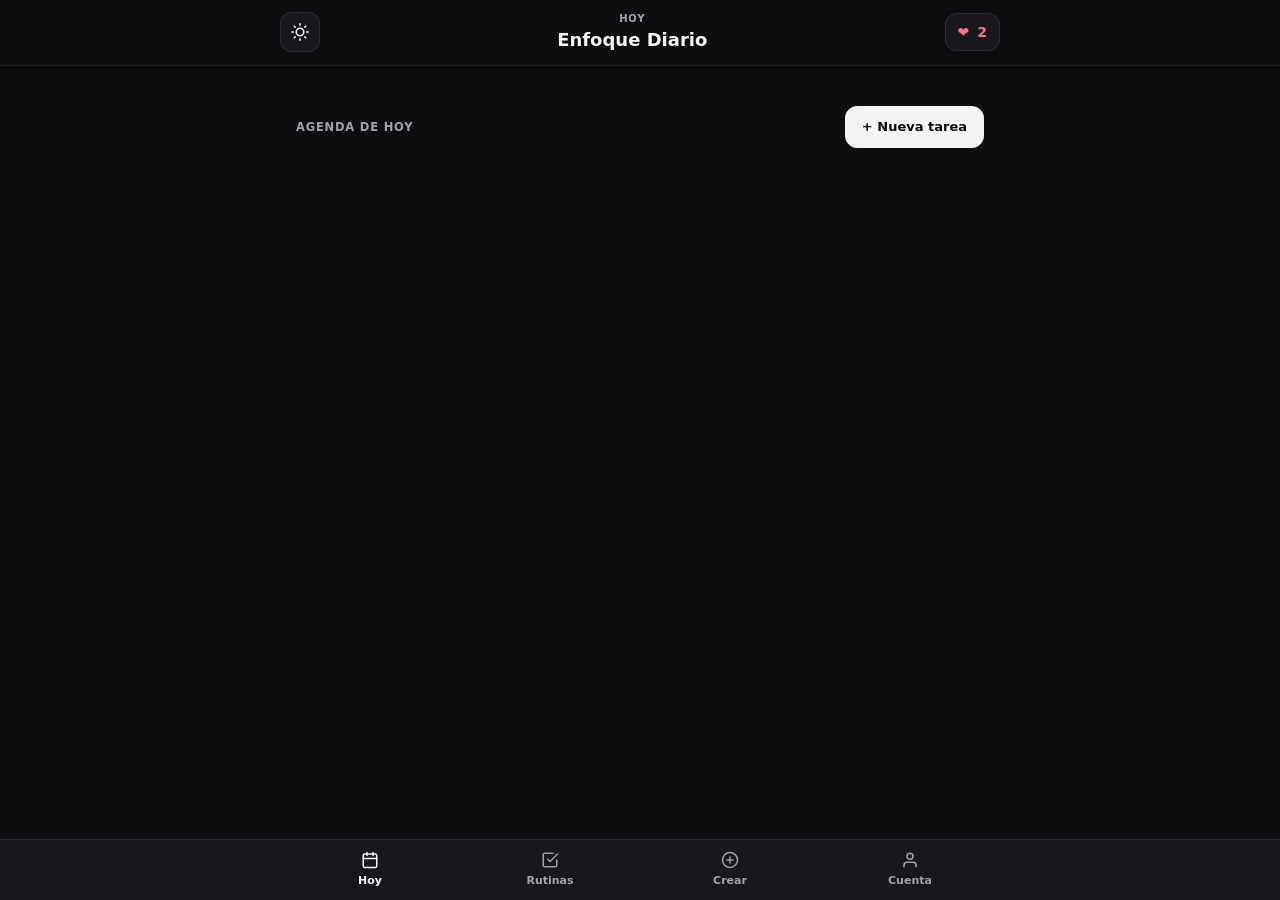
==== index.html @ be8ae15d "Reorganizar archivos y carpeta" ====
<!DOCTYPE html>
<html lang="es">
<head>
  <meta charset="UTF-8">
  <meta name="viewport" content="width=device-width, initial-scale=1.0, viewport-fit=cover">
  <meta name="theme-color" content="#0e0e11">
  <title>Enfoque Diario — Agenda & Rutinas</title>
  <link rel="manifest" href="manifest.json">
  <link rel="stylesheet" href="styles.css">
</head>
<body>
  <!-- BARRA SUPERIOR -->
  <header class="topbar">
    <div class="topinner">
      <button type="button" id="themeToggleBtn" class="iconbtn only-icon" aria-label="Cambiar tema claro/oscuro">
        <svg class="icon" viewBox="0 0 24 24"><circle cx="12" cy="12" r="5"/><path d="M12 1v2M12 21v2M4.22 4.22l1.42 1.42M18.36 18.36l1.42 1.42M1 12h2M21 12h2M4.22 19.78l1.42-1.42M18.36 5.64l1.42-1.42"/></svg>
      </button>

      <div class="brand">
        <small id="currentDateLabel">HOY</small>
        <strong>Enfoque Diario</strong>
      </div>

      <button type="button" id="heartsBadge" class="heart" aria-label="Rachas y corazones">
        ❤️ <span id="heartsCount">2</span>
      </button>
    </div>
  </header>

  <main class="main">
    <!-- VISTA 1: HOY (FEED + STORIES) -->
    <section id="view-today" class="view active" aria-label="Tareas de hoy">
      <div class="stories-wrap">
        <div class="stories" id="storiesBar" role="list">
          <!-- Renderizado dinámico -->
        </div>
      </div>

      <div class="section-head">
        <h1 class="eyebrow" style="margin:0;">AGENDA DE HOY</h1>
        <button type="button" id="openNewTaskBtn" class="btn primary">+ Nueva tarea</button>
      </div>

      <div id="tasksFeed" class="feed" role="feed"></div>
    </section>

    <!-- VISTA 2: RUTINAS SEMANALES -->
    <section id="view-routines" class="view" aria-label="Rutinas semanales">
      <div class="page">
        <header class="section-head" style="padding:0;">
          <div>
            <h1 class="page-title">Rutinas</h1>
            <p class="page-sub">Seguimiento semanal de hábitos</p>
          </div>
          <button type="button" id="addRoutineBtn" class="btn primary">+ Hábito</button>
        </header>

        <div class="routinebox">
          <div class="routine-grid" id="routinesGrid" role="table" aria-label="Tabla de rutinas">
            <!-- Cabecera fija -->
            <div class="routine-row" role="row">
              <div class="routine-cell name head" role="columnheader">Hábito</div>
              <div class="routine-cell head" role="columnheader" aria-label="Lunes">L</div>
              <div class="routine-cell head" role="columnheader" aria-label="Martes">M</div>
              <div class="routine-cell head" role="columnheader" aria-label="Miércoles">X</div>
              <div class="routine-cell head" role="columnheader" aria-label="Jueves">J</div>
              <div class="routine-cell head" role="columnheader" aria-label="Viernes">V</div>
              <div class="routine-cell head" role="columnheader" aria-label="Sábado">S</div>
              <div class="routine-cell head" role="columnheader" aria-label="Domingo">D</div>
            </div>
            <div id="routinesBody" style="display:contents;"></div>
          </div>
        </div>
      </div>
    </section>

    <!-- VISTA 3: CUENTA, BACKUP Y NUBE -->
    <section id="view-account" class="view" aria-label="Configuración y cuenta">
      <div class="page">
        <h1 class="page-title">Cuenta y Datos</h1>

        <div class="panel">
          <div class="profile">
            <div class="avatar" id="userAvatar">U</div>
            <div style="flex:1;">
              <label for="userNameInput" class="eyebrow">Tu Nombre</label>
              <input id="userNameInput" class="field" type="text" maxlength="40" placeholder="Tu nombre">
            </div>
          </div>
          <button type="button" id="saveProfileBtn" class="btn primary">Guardar perfil</button>
        </div>

        <!-- Respaldo Local JSON (100% Privado y Gratuito) -->
        <div class="panel">
          <h2 class="eyebrow" style="margin:0;">COPIA DE SEGURIDAD LOCAL (JSON)</h2>
          <p class="page-sub">Tus datos viven en IndexedDB de tu dispositivo. Exporta o restaura cuando quieras.</p>
          <div class="row">
            <button type="button" id="exportJsonBtn" class="btn" style="flex:1;">Exportar JSON</button>
            <label class="btn" style="flex:1; cursor:pointer;">
              Importar JSON
              <input type="file" id="importJsonInput" accept=".json,application/json" class="hidden">
            </label>
          </div>
        </div>

        <!-- Sincronización Nube Gratuita (Opcional Supabase) -->
        <div class="panel">
          <h2 class="eyebrow" style="margin:0;">NUBE GRATUITA (SUPABASE)</h2>
          <p class="page-sub" id="cloudStatusText">Modo Offline activo. Conecta tu proyecto gratuito de Supabase para sincronizar entre dispositivos.</p>
          <div class="row">
            <input id="cloudEmailInput" class="field" type="email" placeholder="tu@correo.com">
            <button type="button" id="cloudLoginBtn" class="btn primary">Conectar</button>
          </div>
        </div>
      </div>
    </section>
  </main>

  <!-- NAVEGACIÓN INFERIOR -->
  <nav class="nav" aria-label="Navegación principal">
    <div class="navinner">
      <button type="button" class="active" data-view="today">
        <svg class="icon" viewBox="0 0 24 24"><rect x="3" y="4" width="18" height="18" rx="2"/><path d="M16 2v4M8 2v4M3 10h18"/></svg>
        <span>Hoy</span>
      </button>
      <button type="button" data-view="routines">
        <svg class="icon" viewBox="0 0 24 24"><path d="M9 11l3 3L22 4"/><path d="M21 12v7a2 2 0 0 1-2 2H5a2 2 0 0 1-2-2V5a2 2 0 0 1 2-2h11"/></svg>
        <span>Rutinas</span>
      </button>
      <button type="button" id="quickAddNavBtn" aria-label="Crear tarea rápida">
        <svg class="icon" viewBox="0 0 24 24"><circle cx="12" cy="12" r="10"/><path d="M12 8v8M8 12h8"/></svg>
        <span>Crear</span>
      </button>
      <button type="button" data-view="account">
        <svg class="icon" viewBox="0 0 24 24"><path d="M20 21v-2a4 4 0 0 0-4-4H8a4 4 0 0 0-4 4v2"/><circle cx="12" cy="7" r="4"/></svg>
        <span>Cuenta</span>
      </button>
    </div>
  </nav>

  <!-- MODAL NATIVO <dialog>: NUEVA TAREA -->
  <dialog id="taskDialog" class="native-dialog" aria-labelledby="taskDialogTitle">
    <form method="dialog" id="taskForm" class="dialog-form">
      <header class="dialoghead">
        <h2 id="taskDialogTitle">Nueva tarea</h2>
        <button type="button" class="iconbtn only-icon" id="closeTaskDialog" aria-label="Cerrar">
          <svg class="icon" viewBox="0 0 24 24"><path d="M18 6 6 18M6 6l12 12"/></svg>
        </button>
      </header>

      <div class="form-group">
        <label for="taskTitle" class="eyebrow">Título de la tarea</label>
        <input id="taskTitle" class="field" type="text" required maxlength="120" placeholder="Ej. Terminar propuesta de diseño">
      </div>

      <div class="row">
        <div class="form-group" style="flex:1;">
          <label for="taskCategory" class="eyebrow">Categoría</label>
          <select id="taskCategory" class="field"></select>
        </div>
        <div class="form-group">
          <label for="taskStart" class="eyebrow">Inicio</label>
          <input id="taskStart" class="field" type="time" value="09:00">
        </div>
        <div class="form-group">
          <label for="taskEnd" class="eyebrow">Fin</label>
          <input id="taskEnd" class="field" type="time" value="10:00">
        </div>
      </div>

      <label class="toggle-chip">
        <input type="checkbox" id="taskIsFrog">
        <span>🐸 Tarea crítica del día (Sapo)</span>
      </label>

      <details class="progressive-box">
        <summary class="progressive-trigger">+ Subtareas y repetición</summary>
        <div class="progressive-content">
          <div class="form-group">
            <label for="taskRepeat" class="eyebrow">Repetición</label>
            <select id="taskRepeat" class="field">
              <option value="none">Solo hoy</option>
              <option value="daily">Diaria</option>
              <option value="weekly">Semanal</option>
            </select>
          </div>
          <div class="form-group">
            <label class="eyebrow">Pasos</label>
            <div id="subtasksDraftList" class="steps"></div>
            <div class="row">
              <input id="newStepInput" class="field" type="text" placeholder="Nuevo paso..." maxlength="100">
              <button type="button" id="addStepBtn" class="btn">Añadir</button>
            </div>
          </div>
        </div>
      </details>

      <div class="dialog-actions">
        <button type="button" class="btn" id="cancelTaskBtn">Cancelar</button>
        <button type="submit" class="btn primary">Guardar</button>
      </div>
    </form>
  </dialog>

  <!-- TOAST CON SOPORTE PARA "DESHACER" -->
  <div id="toast" class="toast hidden" role="status" aria-live="polite"></div>

  <script type="module" src="js/app.js"></script>
</body>
</html>
---- styles.css ----
:root {
  color-scheme: dark;
  --bg: #0e0e11;
  --surface: #17171c;
  --surface-hover: #1f1f26;
  --raised: #24242c;
  --raised-hover: #2e2e38;
  --control-bg: #101014;
  --border-color: rgba(255, 255, 255, 0.09);
  --border-strong: rgba(255, 255, 255, 0.24);
  --border-width: 1px;
  --separator-line: rgba(255, 255, 255, 0.08);
  --text: #f4f4f6;
  --muted: #a1a1aa;
  --success: #22c55e;
  --success-text: #052e16;
  --warning: #f59e0b;
  --danger-text: #fca5a5;
  --danger-bg: rgba(239, 68, 68, 0.16);
  --heart-color: #fb7185;
  --focus-ring: #60a5fa;
  --shadow-card: 0 8px 24px rgba(0, 0, 0, 0.35);
  --safe: env(safe-area-inset-bottom);
}

html.light {
  color-scheme: light;
  --bg: #f3f4f6;
  --surface: #ffffff;
  --surface-hover: #f9fafb;
  --raised: #eceef2;
  --raised-hover: #e2e5eb;
  --control-bg: #ffffff;
  --border-color: rgba(9, 9, 11, 0.09);
  --border-strong: rgba(9, 9, 11, 0.24);
  --separator-line: rgba(9, 9, 11, 0.08);
  --text: #111827;
  --muted: #4b5563;
  --success: #16a34a;
  --success-text: #ffffff;
  --warning: #d97706;
  --danger-text: #dc2626;
  --danger-bg: rgba(220, 38, 38, 0.1);
  --heart-color: #e11d48;
  --focus-ring: #2563eb;
  --shadow-card: 0 4px 16px rgba(17, 24, 39, 0.06);
}

* { box-sizing: border-box; -webkit-tap-highlight-color: transparent; }

body {
  margin: 0;
  background: var(--bg);
  color: var(--text);
  font-family: system-ui, -apple-system, 'Inter', sans-serif;
  font-size: 14px;
  line-height: 1.45;
  padding-bottom: calc(76px + var(--safe));
}

button, input, select { font: inherit; }
button { cursor: pointer; color: inherit; border: none; background: none; display: inline-flex; align-items: center; justify-content: center; gap: 8px; }
:focus-visible { outline: 2px solid var(--focus-ring); outline-offset: 2px; }
svg.icon { width: 18px; height: 18px; stroke: currentColor; stroke-width: 2; fill: none; stroke-linecap: round; stroke-linejoin: round; }

.topbar { position: sticky; top: 0; z-index: 20; background: var(--bg); border-bottom: 1px solid var(--separator-line); padding: 12px 16px; }
.topinner { max-width: 720px; margin: auto; display: flex; align-items: center; justify-content: space-between; }
.iconbtn { height: 40px; padding: 0 12px; background: var(--surface); border: var(--border-width) solid var(--border-color); border-radius: 12px; font-weight: 600; }
.iconbtn.only-icon { width: 40px; padding: 0; }
.brand { text-align: center; display: flex; flex-direction: column; }
.brand small { color: var(--muted); font-size: 10px; font-weight: 700; letter-spacing: 0.8px; text-transform: uppercase; }
.brand strong { font-size: 18px; font-weight: 800; }
.heart { border: var(--border-width) solid var(--border-color); background: var(--surface); padding: 8px 12px; border-radius: 12px; font-weight: 700; color: var(--heart-color); }

.main { max-width: 720px; margin: auto; }
.view { display: none; }
.view.active { display: block; }

/* STORIES */
.stories-wrap { padding: 16px 0 8px; }
.stories { display: flex; gap: 12px; overflow-x: auto; padding: 0 16px; scrollbar-width: none; }
.stories::-webkit-scrollbar { display: none; }
.story { flex: 0 0 72px; display: flex; flex-direction: column; align-items: center; gap: 6px; }
.story-ring { width: 64px; height: 64px; border-radius: 50%; padding: 2.5px; background: linear-gradient(135deg, #f59e0b, #ec4899, #8b5cf6); display: grid; place-items: center; }
.story-ring.sapo { background: linear-gradient(135deg, #ef4444, #991b1b); }
.story-inner { width: 100%; height: 100%; border-radius: 50%; background: var(--surface); border: 2px solid var(--bg); display: grid; place-items: center; font-size: 22px; }
.story-label { width: 100%; font-size: 12px; font-weight: 700; white-space: nowrap; overflow: hidden; text-overflow: ellipsis; text-align: center; }

/* FEED Y TARJETAS */
.section-head { display: flex; align-items: center; justify-content: space-between; padding: 16px 16px 12px; }
.eyebrow { font-size: 11.5px; color: var(--muted); letter-spacing: 0.8px; font-weight: 800; text-transform: uppercase; }
.feed { padding: 0 16px 24px; display: grid; gap: 16px; }

.task { border-radius: 18px; overflow: hidden; border: var(--border-width) solid var(--border-color); background: var(--surface); box-shadow: var(--shadow-card); }
.task.completed { opacity: 0.55; }
.task.completed .ig-title { text-decoration: line-through; }
.ig-header { display: flex; align-items: center; justify-content: space-between; padding: 12px 16px; border-bottom: 1px solid var(--separator-line); }
.ig-cat { display: flex; align-items: center; gap: 10px; font-weight: 700; font-size: 13px; }
.ig-body { padding: 20px 16px; color: #ffffff; background-image: linear-gradient(to bottom, rgba(0,0,0,0.08), rgba(0,0,0,0.24)); display: flex; justify-content: space-between; align-items: flex-start; gap: 12px; }
.ig-title { font-size: 20px; font-weight: 900; margin: 0 0 6px; text-shadow: 0 1px 3px rgba(0,0,0,0.3); }
.ig-time-meta { font-size: 12.5px; font-weight: 700; opacity: 0.95; }

.check { width: 36px; height: 36px; border: 2px solid rgba(255,255,255,0.7); border-radius: 10px; background: rgba(0,0,0,0.25); color: transparent; flex-shrink: 0; }
.check.done { background: var(--success); border-color: var(--success); color: #ffffff; }

.task-details-wrap { padding: 12px 16px; border-top: 1px solid var(--separator-line); }
.steps { display: grid; gap: 8px; }
.step { display: flex; align-items: center; justify-content: flex-start; gap: 10px; padding: 10px 12px; border-radius: 12px; background: var(--raised); width: 100%; text-align: left; }
.step.done { color: var(--muted); text-decoration: line-through; }

.ig-actions { display: flex; justify-content: space-between; padding: 10px 16px; border-top: 1px solid var(--separator-line); }
.icon-action-btn { width: 40px; height: 40px; border-radius: 10px; background: var(--raised); border: var(--border-width) solid var(--border-color); }
.icon-action-btn.danger { color: var(--danger-text); background: var(--danger-bg); }

/* TABLA DE RUTINAS CON ÁREA TÁCTIL 44PX */
.page { padding: 20px 16px 30px; display: grid; gap: 16px; }
.page-title { font-size: 24px; font-weight: 900; margin: 0; }
.page-sub { color: var(--muted); font-size: 13px; margin: 4px 0 0; }
.routinebox { border: var(--border-width) solid var(--border-color); border-radius: 18px; overflow: hidden; background: var(--surface); }
.routine-grid { display: grid; grid-template-columns: minmax(0, 1fr) repeat(7, 32px); align-items: center; }
.routine-row { display: contents; }
.routine-cell { min-height: 46px; padding: 6px 2px; border-bottom: 1px solid var(--separator-line); display: grid; place-items: center; font-size: 11px; }
.routine-cell.name { justify-content: start; padding-left: 14px; font-size: 13.5px; font-weight: 700; }
.routine-cell.head { background: var(--raised); color: var(--muted); font-weight: 900; min-height: 36px; }

.routine-dot { position: relative; width: 22px; height: 22px; border-radius: 7px; border: 1.5px solid var(--border-strong); background: var(--control-bg); font-weight: 800; color: transparent; }
.routine-dot::after { content: ""; position: absolute; top: 50%; left: 50%; width: 44px; height: 44px; transform: translate(-50%, -50%); }
.routine-dot.on { background: var(--success); border-color: var(--success); color: #ffffff; }

/* PANELES, INPUTS Y BOTONES */
.panel { border: var(--border-width) solid var(--border-color); background: var(--surface); border-radius: 18px; padding: 18px; display: grid; gap: 12px; }
.row { display: flex; align-items: center; gap: 10px; }
.field { width: 100%; background: var(--raised); border: var(--border-width) solid var(--border-color); border-radius: 12px; padding: 11px 14px; color: var(--text); }
.btn { border: var(--border-width) solid var(--border-color); background: var(--raised); border-radius: 12px; padding: 11px 16px; font-weight: 700; font-size: 13px; }
.btn.primary { background: var(--text); color: var(--bg); border-color: var(--text); }
.profile { display: flex; align-items: center; gap: 14px; }
.avatar { width: 56px; height: 56px; border-radius: 50%; background: linear-gradient(135deg, #ec4899, #8b5cf6); display: grid; place-items: center; font-size: 20px; font-weight: 900; color: #fff; }

/* MODAL NATIVO <dialog> */
dialog.native-dialog { width: min(94vw, 480px); border: var(--border-width) solid var(--border-color); border-radius: 20px; background: var(--surface); color: var(--text); padding: 22px; box-shadow: 0 24px 48px rgba(0,0,0,0.6); }
dialog.native-dialog::backdrop { background: rgba(0, 0, 0, 0.78); backdrop-filter: blur(8px); }
.dialog-form { display: grid; gap: 14px; }
.dialoghead { display: flex; justify-content: space-between; align-items: center; }
.dialoghead h2 { margin: 0; font-size: 18px; font-weight: 900; }
.form-group { display: grid; gap: 6px; }
.toggle-chip { display: flex; align-items: center; gap: 10px; padding: 12px; background: var(--raised); border-radius: 12px; font-weight: 600; cursor: pointer; }
.progressive-box { background: var(--raised); border-radius: 14px; padding: 12px; }
.progressive-trigger { font-weight: 700; font-size: 13px; color: var(--muted); cursor: pointer; }
.progressive-content { display: grid; gap: 12px; margin-top: 12px; padding-top: 12px; border-top: 1px solid var(--separator-line); }
.dialog-actions { display: flex; justify-content: flex-end; gap: 10px; margin-top: 6px; }

/* NAVEGACIÓN INFERIOR Y TOAST */
.nav { position: fixed; bottom: 0; left: 0; right: 0; z-index: 30; background: var(--surface); border-top: 1px solid var(--separator-line); padding-bottom: var(--safe); }
.navinner { height: 60px; max-width: 720px; margin: auto; display: grid; grid-template-columns: repeat(4, 1fr); }
.nav button { color: var(--muted); font-size: 11px; font-weight: 600; flex-direction: column; gap: 4px; }
.nav button.active { color: var(--text); font-weight: 800; }

.toast { position: fixed; z-index: 100; bottom: 76px; left: 50%; transform: translateX(-50%); background: var(--text); color: var(--bg); padding: 12px 18px; border-radius: 14px; font-weight: 700; display: flex; align-items: center; gap: 12px; box-shadow: 0 10px 30px rgba(0,0,0,0.4); }
.toast button { color: var(--warning); font-weight: 900; text-transform: uppercase; font-size: 12px; }
.empty { padding: 36px 16px; text-align: center; color: var(--muted); background: var(--surface); border-radius: 18px; border: var(--border-width) solid var(--border-color); }
.hidden { display: none !important; }
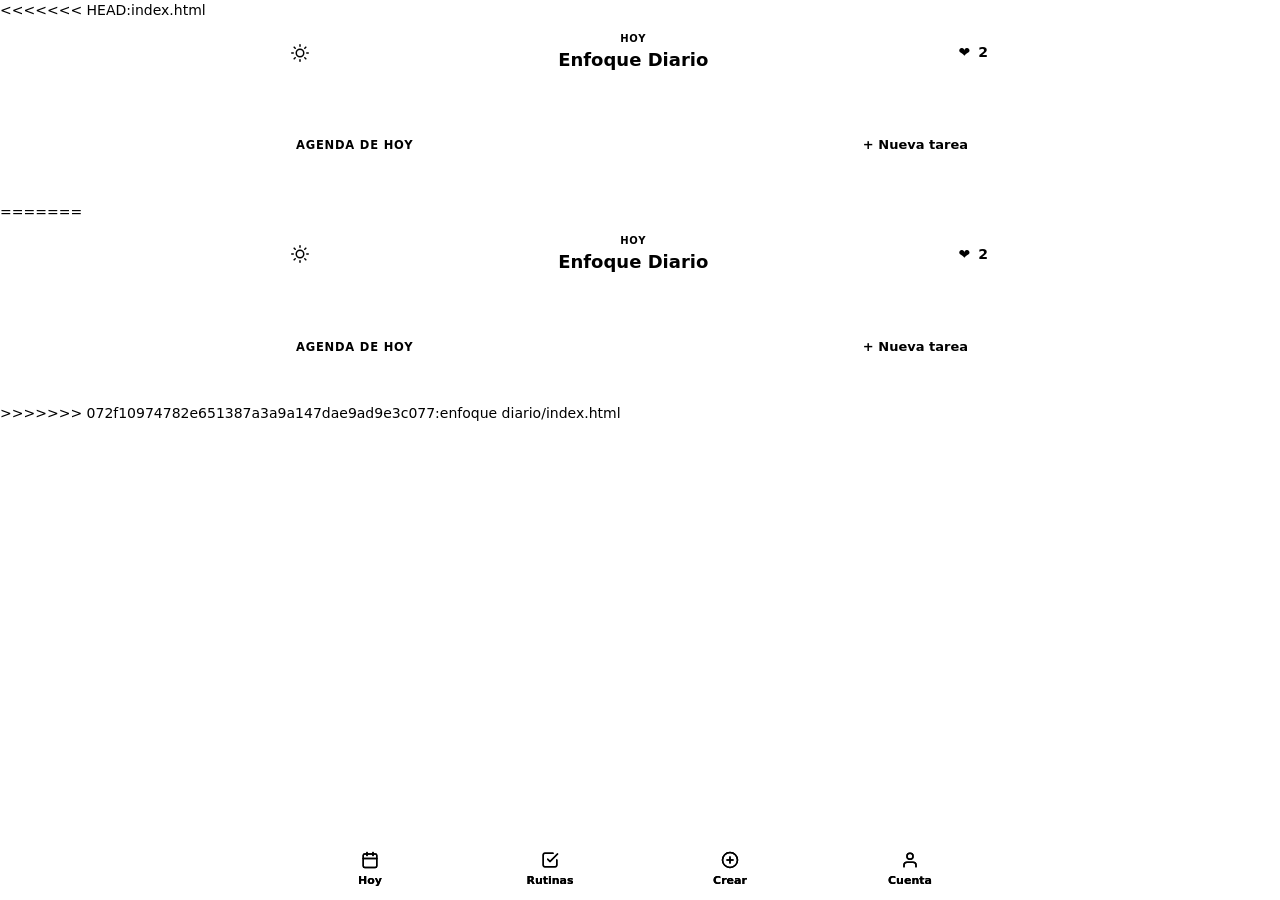
==== commit 521eac82: "prueba" ====
--- a/index.html
+++ b/index.html
@@ -1,3 +1,4 @@
+<<<<<<< HEAD:index.html
 <!DOCTYPE html>
 <html lang="es">
 <head>
@@ -208,3 +209,228 @@
   <script type="module" src="js/app.js"></script>
 </body>
 </html>
+=======
+<!DOCTYPE html>
+<html lang="es">
+<head>
+  <meta charset="UTF-8">
+  <meta name="viewport" content="width=device-width, initial-scale=1.0, viewport-fit=cover">
+  <meta name="theme-color" content="#0e0e11">
+  <title>Enfoque Diario — Agenda & Rutinas</title>
+  <link rel="manifest" href="./manifest.json">
+  <link rel="stylesheet" href="./styles.css">
+</head>
+<body>
+  <header class="topbar">
+    <div class="topinner">
+      <button type="button" id="themeToggleBtn" class="iconbtn only-icon" aria-label="Cambiar tema claro u oscuro">
+        <svg class="icon" viewBox="0 0 24 24"><circle cx="12" cy="12" r="5"/><path d="M12 1v2M12 21v2M4.22 4.22l1.42 1.42M18.36 18.36l1.42 1.42M1 12h2M21 12h2M4.22 19.78l1.42-1.42M18.36 5.64l1.42-1.42"/></svg>
+      </button>
+
+      <div class="brand">
+        <small id="currentDateLabel">HOY</small>
+        <strong>Enfoque Diario</strong>
+      </div>
+
+      <button type="button" id="heartsBadge" class="heart" aria-label="Corazones acumulados por completar sapos">
+        ❤️ <span id="heartsCount">2</span>
+      </button>
+    </div>
+  </header>
+
+  <main class="main">
+    <!-- VISTA 1: HOY -->
+    <section id="view-today" class="view active" aria-label="Agenda de hoy">
+      <div class="stories-wrap">
+        <div class="stories" id="storiesBar" role="list" aria-label="Resumen rápido por categoría"></div>
+      </div>
+
+      <div class="section-head">
+        <h1 class="eyebrow" style="margin:0;">AGENDA DE HOY</h1>
+        <button type="button" id="openNewTaskBtn" class="btn primary">+ Nueva tarea</button>
+      </div>
+
+      <div id="tasksFeed" class="feed" role="feed"></div>
+    </section>
+
+    <!-- VISTA 2: RUTINAS -->
+    <section id="view-routines" class="view" aria-label="Rutinas semanales">
+      <div class="page">
+        <header class="section-head" style="padding:0;">
+          <div>
+            <h1 class="page-title">Rutinas</h1>
+            <p class="page-sub">Seguimiento semanal de hábitos</p>
+          </div>
+          <button type="button" id="addRoutineBtn" class="btn primary">+ Hábito</button>
+        </header>
+
+        <div class="routinebox">
+          <div class="routine-grid" id="routinesGrid" role="table" aria-label="Tabla semanal de rutinas">
+            <div class="routine-row" role="row">
+              <div class="routine-cell name head" role="columnheader">Hábito</div>
+              <div class="routine-cell head" role="columnheader" aria-label="Lunes">L</div>
+              <div class="routine-cell head" role="columnheader" aria-label="Martes">M</div>
+              <div class="routine-cell head" role="columnheader" aria-label="Miércoles">X</div>
+              <div class="routine-cell head" role="columnheader" aria-label="Jueves">J</div>
+              <div class="routine-cell head" role="columnheader" aria-label="Viernes">V</div>
+              <div class="routine-cell head" role="columnheader" aria-label="Sábado">S</div>
+              <div class="routine-cell head" role="columnheader" aria-label="Domingo">D</div>
+            </div>
+            <div id="routinesBody" style="display:contents;"></div>
+          </div>
+        </div>
+      </div>
+    </section>
+
+    <!-- VISTA 3: CUENTA -->
+    <section id="view-account" class="view" aria-label="Cuenta y copias de seguridad">
+      <div class="page">
+        <h1 class="page-title">Cuenta y Datos</h1>
+
+        <div class="panel">
+          <div class="profile">
+            <div class="avatar" id="userAvatar">U</div>
+            <div style="flex:1;">
+              <label for="userNameInput" class="eyebrow">Tu Nombre</label>
+              <input id="userNameInput" class="field" type="text" maxlength="40" placeholder="Tu nombre">
+            </div>
+          </div>
+          <button type="button" id="saveProfileBtn" class="btn primary">Guardar perfil</button>
+        </div>
+
+        <div class="panel">
+          <h2 class="eyebrow" style="margin:0;">COPIA DE SEGURIDAD LOCAL (JSON)</h2>
+          <p class="page-sub">Tus datos se guardan en IndexedDB de tu navegador. Exporta o restaura cuando quieras.</p>
+          <div class="row">
+            <button type="button" id="exportJsonBtn" class="btn" style="flex:1;">Exportar JSON</button>
+            <label class="btn" style="flex:1; cursor:pointer;">
+              Importar JSON
+              <input type="file" id="importJsonInput" accept=".json,application/json" class="hidden">
+            </label>
+          </div>
+        </div>
+
+        <div class="panel">
+          <h2 class="eyebrow" style="margin:0;">NUBE GRATUITA (SUPABASE)</h2>
+          <p class="page-sub" id="cloudStatusText">Modo Offline activo. Conecta tu proyecto gratuito de Supabase para sincronizar entre dispositivos.</p>
+          <div class="row">
+            <input id="cloudEmailInput" class="field" type="email" placeholder="tu@correo.com">
+            <button type="button" id="cloudLoginBtn" class="btn primary">Conectar</button>
+          </div>
+        </div>
+      </div>
+    </section>
+  </main>
+
+  <!-- NAVEGACIÓN INFERIOR -->
+  <nav class="nav" aria-label="Navegación principal">
+    <div class="navinner">
+      <button type="button" class="active" data-view="today">
+        <svg class="icon" viewBox="0 0 24 24"><rect x="3" y="4" width="18" height="18" rx="2"/><path d="M16 2v4M8 2v4M3 10h18"/></svg>
+        <span>Hoy</span>
+      </button>
+      <button type="button" data-view="routines">
+        <svg class="icon" viewBox="0 0 24 24"><path d="M9 11l3 3L22 4"/><path d="M21 12v7a2 2 0 0 1-2 2H5a2 2 0 0 1-2-2V5a2 2 0 0 1 2-2h11"/></svg>
+        <span>Rutinas</span>
+      </button>
+      <button type="button" id="quickAddNavBtn" aria-label="Crear nueva tarea">
+        <svg class="icon" viewBox="0 0 24 24"><circle cx="12" cy="12" r="10"/><path d="M12 8v8M8 12h8"/></svg>
+        <span>Crear</span>
+      </button>
+      <button type="button" data-view="account">
+        <svg class="icon" viewBox="0 0 24 24"><path d="M20 21v-2a4 4 0 0 0-4-4H8a4 4 0 0 0-4 4v2"/><circle cx="12" cy="7" r="4"/></svg>
+        <span>Cuenta</span>
+      </button>
+    </div>
+  </nav>
+
+  <!-- MODAL NATIVO <dialog>: CREAR / EDITAR TAREA -->
+  <dialog id="taskDialog" class="native-dialog" aria-labelledby="taskDialogTitle">
+    <form method="dialog" id="taskForm" class="dialog-form">
+      <header class="dialoghead">
+        <h2 id="taskDialogTitle">Nueva tarea</h2>
+        <button type="button" class="iconbtn only-icon" id="closeTaskDialog" aria-label="Cerrar ventana">
+          <svg class="icon" viewBox="0 0 24 24"><path d="M18 6 6 18M6 6l12 12"/></svg>
+        </button>
+      </header>
+
+      <input type="hidden" id="editingTaskId">
+
+      <div class="form-group">
+        <label for="taskTitle" class="eyebrow">Título de la tarea</label>
+        <input id="taskTitle" class="field" type="text" required maxlength="120" placeholder="Ej. Revisar presupuesto mensual">
+      </div>
+
+      <div class="row">
+        <div class="form-group" style="flex:1;">
+          <label for="taskCategory" class="eyebrow">Categoría</label>
+          <select id="taskCategory" class="field"></select>
+        </div>
+        <div class="form-group">
+          <label for="taskStart" class="eyebrow">Inicio</label>
+          <input id="taskStart" class="field" type="time" value="09:00">
+        </div>
+        <div class="form-group">
+          <label for="taskEnd" class="eyebrow">Fin</label>
+          <input id="taskEnd" class="field" type="time" value="10:00">
+        </div>
+      </div>
+
+      <label class="toggle-chip">
+        <input type="checkbox" id="taskIsFrog">
+        <span>🐸 Tarea crítica del día (+1 ❤️ al completar)</span>
+      </label>
+
+      <details class="progressive-box" id="taskAdvancedDetails">
+        <summary class="progressive-trigger">+ Subtareas y repetición</summary>
+        <div class="progressive-content">
+          <div class="form-group">
+            <label for="taskRepeat" class="eyebrow">Repetición</label>
+            <select id="taskRepeat" class="field">
+              <option value="none">Solo hoy</option>
+              <option value="daily">Diaria</option>
+              <option value="weekly">Semanal</option>
+            </select>
+          </div>
+          <div class="form-group">
+            <label class="eyebrow">Pasos</label>
+            <div id="subtasksDraftList" class="steps"></div>
+            <div class="row">
+              <input id="newStepInput" class="field" type="text" placeholder="Nuevo paso..." maxlength="100">
+              <button type="button" id="addStepBtn" class="btn">Añadir</button>
+            </div>
+          </div>
+        </div>
+      </details>
+
+      <div class="dialog-actions">
+        <button type="button" class="btn" id="cancelTaskBtn">Cancelar</button>
+        <button type="submit" class="btn primary">Guardar</button>
+      </div>
+    </form>
+  </dialog>
+
+  <!-- MODAL NATIVO <dialog>: VISOR DE STORIES -->
+  <dialog id="storyDialog" class="story-dialog" aria-labelledby="storyModalTitle">
+    <div class="story-shell" id="storyShell">
+      <div class="story-bar" role="progressbar" aria-valuemin="0" aria-valuemax="100" aria-valuenow="100">
+        <div class="story-bar-fill"></div>
+      </div>
+      <header class="story-head">
+        <strong id="storyModalCat">Categoría</strong>
+        <button type="button" id="closeStoryBtn" class="iconbtn only-icon" aria-label="Cerrar historia">✕</button>
+      </header>
+      <div class="story-center">
+        <h2 id="storyModalTitle" class="story-title">Título</h2>
+        <p id="storyModalMeta" class="story-meta">Horario</p>
+      </div>
+      <button type="button" id="storyCompleteBtn" class="btn primary" style="width:100%; height:48px;">Completar tarea ✓</button>
+    </div>
+  </dialog>
+
+  <div id="toast" class="toast hidden" role="status" aria-live="polite"></div>
+
+  <script type="module" src="./js/app.js"></script>
+</body>
+</html>
+>>>>>>> 072f10974782e651387a3a9a147dae9ad9e3c077:enfoque diario/index.html
--- a/styles.css
+++ b/styles.css
@@ -1,3 +1,4 @@
+<<<<<<< HEAD:styles.css
 :root {
   color-scheme: dark;
   --bg: #0e0e11;
@@ -158,4 +159,176 @@
 .toast { position: fixed; z-index: 100; bottom: 76px; left: 50%; transform: translateX(-50%); background: var(--text); color: var(--bg); padding: 12px 18px; border-radius: 14px; font-weight: 700; display: flex; align-items: center; gap: 12px; box-shadow: 0 10px 30px rgba(0,0,0,0.4); }
 .toast button { color: var(--warning); font-weight: 900; text-transform: uppercase; font-size: 12px; }
 .empty { padding: 36px 16px; text-align: center; color: var(--muted); background: var(--surface); border-radius: 18px; border: var(--border-width) solid var(--border-color); }
-.hidden { display: none !important; }+.hidden { display: none !important; }
+=======
+:root {
+  color-scheme: dark;
+  --bg: #0e0e11;
+  --surface: #17171c;
+  --surface-hover: #1f1f26;
+  --raised: #24242c;
+  --raised-hover: #2e2e38;
+  --control-bg: #101014;
+  --border-color: rgba(255, 255, 255, 0.09);
+  --border-strong: rgba(255, 255, 255, 0.24);
+  --border-width: 1px;
+  --separator-line: rgba(255, 255, 255, 0.08);
+  --text: #f4f4f6;
+  --muted: #a1a1aa;
+  --success: #22c55e;
+  --warning: #f59e0b;
+  --danger-text: #fca5a5;
+  --danger-bg: rgba(239, 68, 68, 0.16);
+  --heart-color: #fb7185;
+  --focus-ring: #60a5fa;
+  --shadow-card: 0 8px 24px rgba(0, 0, 0, 0.35);
+  --safe: env(safe-area-inset-bottom);
+}
+
+html.light {
+  color-scheme: light;
+  --bg: #f3f4f6;
+  --surface: #ffffff;
+  --surface-hover: #f9fafb;
+  --raised: #eceef2;
+  --raised-hover: #e2e5eb;
+  --control-bg: #ffffff;
+  --border-color: rgba(9, 9, 11, 0.09);
+  --border-strong: rgba(9, 9, 11, 0.24);
+  --separator-line: rgba(9, 9, 11, 0.08);
+  --text: #111827;
+  --muted: #4b5563;
+  --success: #16a34a;
+  --warning: #d97706;
+  --danger-text: #dc2626;
+  --danger-bg: rgba(220, 38, 38, 0.1);
+  --heart-color: #e11d48;
+  --focus-ring: #2563eb;
+  --shadow-card: 0 4px 16px rgba(17, 24, 39, 0.06);
+}
+
+* { box-sizing: border-box; -webkit-tap-highlight-color: transparent; }
+
+body {
+  margin: 0;
+  background: var(--bg);
+  color: var(--text);
+  font-family: system-ui, -apple-system, 'Inter', sans-serif;
+  font-size: 14px;
+  line-height: 1.45;
+  padding-bottom: calc(76px + var(--safe));
+}
+
+button, input, select { font: inherit; }
+button { cursor: pointer; color: inherit; border: none; background: none; display: inline-flex; align-items: center; justify-content: center; gap: 8px; }
+:focus-visible { outline: 2px solid var(--focus-ring); outline-offset: 2px; }
+svg.icon { width: 18px; height: 18px; stroke: currentColor; stroke-width: 2; fill: none; stroke-linecap: round; stroke-linejoin: round; }
+
+.topbar { position: sticky; top: 0; z-index: 20; background: var(--bg); border-bottom: 1px solid var(--separator-line); padding: 12px 16px; }
+.topinner { max-width: 720px; margin: auto; display: flex; align-items: center; justify-content: space-between; }
+.iconbtn { height: 40px; padding: 0 12px; background: var(--surface); border: var(--border-width) solid var(--border-color); border-radius: 12px; font-weight: 600; }
+.iconbtn.only-icon { width: 40px; padding: 0; }
+.brand { text-align: center; display: flex; flex-direction: column; }
+.brand small { color: var(--muted); font-size: 10px; font-weight: 700; letter-spacing: 0.8px; text-transform: uppercase; }
+.brand strong { font-size: 18px; font-weight: 800; }
+.heart { border: var(--border-width) solid var(--border-color); background: var(--surface); padding: 8px 12px; border-radius: 12px; font-weight: 700; color: var(--heart-color); }
+
+.main { max-width: 720px; margin: auto; }
+.view { display: none; }
+.view.active { display: block; }
+
+/* STORIES */
+.stories-wrap { padding: 16px 0 8px; }
+.stories { display: flex; gap: 12px; overflow-x: auto; padding: 0 16px; scrollbar-width: none; }
+.stories::-webkit-scrollbar { display: none; }
+.story { flex: 0 0 72px; display: flex; flex-direction: column; align-items: center; gap: 6px; }
+.story-ring { width: 64px; height: 64px; border-radius: 50%; padding: 2.5px; background: linear-gradient(135deg, #f59e0b, #ec4899, #8b5cf6); display: grid; place-items: center; }
+.story-ring.done { background: var(--border-strong); opacity: 0.6; }
+.story-inner { width: 100%; height: 100%; border-radius: 50%; background: var(--surface); border: 2px solid var(--bg); display: grid; place-items: center; font-size: 22px; }
+.story-label { width: 100%; font-size: 12px; font-weight: 700; white-space: nowrap; overflow: hidden; text-overflow: ellipsis; text-align: center; }
+
+/* FEED Y TARJETAS */
+.section-head { display: flex; align-items: center; justify-content: space-between; padding: 16px 16px 12px; }
+.eyebrow { font-size: 11.5px; color: var(--muted); letter-spacing: 0.8px; font-weight: 800; text-transform: uppercase; }
+.feed { padding: 0 16px 24px; display: grid; gap: 16px; }
+
+.task { border-radius: 18px; overflow: hidden; border: var(--border-width) solid var(--border-color); background: var(--surface); box-shadow: var(--shadow-card); }
+.task.completed { opacity: 0.55; }
+.task.completed .ig-title { text-decoration: line-through; }
+.ig-header { display: flex; align-items: center; justify-content: space-between; padding: 12px 16px; border-bottom: 1px solid var(--separator-line); }
+.ig-cat { display: flex; align-items: center; gap: 10px; font-weight: 700; font-size: 13px; }
+.ig-body { padding: 20px 16px; color: #ffffff; background-image: linear-gradient(to bottom, rgba(0,0,0,0.08), rgba(0,0,0,0.24)); display: flex; justify-content: space-between; align-items: flex-start; gap: 12px; }
+.ig-title { font-size: 20px; font-weight: 900; margin: 0 0 6px; text-shadow: 0 1px 3px rgba(0,0,0,0.3); }
+.ig-time-meta { font-size: 12.5px; font-weight: 700; opacity: 0.95; }
+
+.check { width: 36px; height: 36px; border: 2px solid rgba(255,255,255,0.7); border-radius: 10px; background: rgba(0,0,0,0.25); color: transparent; flex-shrink: 0; font-weight: 900; font-size: 16px; }
+.check.done { background: var(--success); border-color: var(--success); color: #ffffff; }
+
+.task-details-wrap { padding: 12px 16px; border-top: 1px solid var(--separator-line); }
+.steps { display: grid; gap: 8px; }
+.step { display: flex; align-items: center; justify-content: space-between; gap: 10px; padding: 10px 12px; border-radius: 12px; background: var(--raised); width: 100%; text-align: left; }
+.step.done { color: var(--muted); text-decoration: line-through; }
+
+.ig-actions { display: flex; justify-content: flex-end; gap: 8px; padding: 10px 16px; border-top: 1px solid var(--separator-line); }
+.icon-action-btn { width: 40px; height: 40px; border-radius: 10px; background: var(--raised); border: var(--border-width) solid var(--border-color); }
+.icon-action-btn.danger { color: var(--danger-text); background: var(--danger-bg); }
+
+/* TABLA DE RUTINAS CON ÁREA TÁCTIL 44PX */
+.page { padding: 20px 16px 30px; display: grid; gap: 16px; }
+.page-title { font-size: 24px; font-weight: 900; margin: 0; }
+.page-sub { color: var(--muted); font-size: 13px; margin: 4px 0 0; }
+.routinebox { border: var(--border-width) solid var(--border-color); border-radius: 18px; overflow: hidden; background: var(--surface); }
+.routine-grid { display: grid; grid-template-columns: minmax(0, 1fr) repeat(7, 32px); align-items: center; }
+.routine-row { display: contents; }
+.routine-cell { min-height: 46px; padding: 6px 2px; border-bottom: 1px solid var(--separator-line); display: grid; place-items: center; font-size: 11px; }
+.routine-cell.name { display: flex; align-items: center; justify-content: space-between; padding: 6px 8px 6px 14px; font-size: 13.5px; font-weight: 700; gap: 6px; }
+.routine-cell.head { background: var(--raised); color: var(--muted); font-weight: 900; min-height: 36px; }
+.routine-del { color: var(--muted); width: 28px; height: 28px; border-radius: 8px; flex-shrink: 0; }
+.routine-del:hover { color: var(--danger-text); background: var(--danger-bg); }
+
+.routine-dot { position: relative; width: 22px; height: 22px; border-radius: 7px; border: 1.5px solid var(--border-strong); background: var(--control-bg); font-weight: 800; color: transparent; }
+.routine-dot::after { content: ""; position: absolute; top: 50%; left: 50%; width: 44px; height: 44px; transform: translate(-50%, -50%); }
+.routine-dot.on { background: var(--success); border-color: var(--success); color: #ffffff; }
+
+/* PANELES, INPUTS Y BOTONES */
+.panel { border: var(--border-width) solid var(--border-color); background: var(--surface); border-radius: 18px; padding: 18px; display: grid; gap: 12px; }
+.row { display: flex; align-items: center; gap: 10px; }
+.field { width: 100%; background: var(--raised); border: var(--border-width) solid var(--border-color); border-radius: 12px; padding: 11px 14px; color: var(--text); }
+.btn { border: var(--border-width) solid var(--border-color); background: var(--raised); border-radius: 12px; padding: 11px 16px; font-weight: 700; font-size: 13px; }
+.btn.primary { background: var(--text); color: var(--bg); border-color: var(--text); }
+.profile { display: flex; align-items: center; gap: 14px; }
+.avatar { width: 56px; height: 56px; border-radius: 50%; background: linear-gradient(135deg, #ec4899, #8b5cf6); display: grid; place-items: center; font-size: 20px; font-weight: 900; color: #fff; flex-shrink: 0; }
+
+/* MODALES NATIVOS <dialog> */
+dialog.native-dialog { width: min(94vw, 480px); border: var(--border-width) solid var(--border-color); border-radius: 20px; background: var(--surface); color: var(--text); padding: 22px; box-shadow: 0 24px 48px rgba(0,0,0,0.6); }
+dialog.native-dialog::backdrop, dialog.story-dialog::backdrop { background: rgba(0, 0, 0, 0.85); backdrop-filter: blur(8px); }
+.dialog-form { display: grid; gap: 14px; }
+.dialoghead { display: flex; justify-content: space-between; align-items: center; }
+.dialoghead h2 { margin: 0; font-size: 18px; font-weight: 900; }
+.form-group { display: grid; gap: 6px; }
+.toggle-chip { display: flex; align-items: center; gap: 10px; padding: 12px; background: var(--raised); border-radius: 12px; font-weight: 600; cursor: pointer; }
+.progressive-box { background: var(--raised); border-radius: 14px; padding: 12px; }
+.progressive-trigger { font-weight: 700; font-size: 13px; color: var(--muted); cursor: pointer; }
+.progressive-content { display: grid; gap: 12px; margin-top: 12px; padding-top: 12px; border-top: 1px solid var(--separator-line); }
+.dialog-actions { display: flex; justify-content: flex-end; gap: 10px; margin-top: 6px; }
+
+/* VISOR DE STORIES FULLSCREEN */
+dialog.story-dialog { width: min(94vw, 420px); height: 75dvh; border: none; border-radius: 24px; padding: 0; overflow: hidden; color: #ffffff; }
+.story-shell { height: 100%; padding: 20px; display: flex; flex-direction: column; justify-content: space-between; background: #2563eb; background-image: linear-gradient(to bottom, rgba(0,0,0,0.2), rgba(0,0,0,0.55)); }
+.story-bar { height: 4px; background: rgba(255,255,255,0.3); border-radius: 4px; overflow: hidden; margin-bottom: 12px; }
+.story-bar-fill { height: 100%; width: 100%; background: #ffffff; }
+.story-head { display: flex; justify-content: space-between; align-items: center; }
+.story-head .iconbtn { background: rgba(0,0,0,0.3); border: none; color: #fff; }
+.story-center { text-align: center; padding: 20px 0; }
+.story-title { font-size: 26px; font-weight: 900; margin: 0 0 8px; }
+.story-meta { font-size: 14px; opacity: 0.9; font-weight: 700; }
+/* NAVEGACIÓN INFERIOR Y TOAST */
+.nav { position: fixed; bottom: 0; left: 0; right: 0; z-index: 30; background: var(--surface); border-top: 1px solid var(--separator-line); padding-bottom: var(--safe); }
+.navinner { height: 60px; max-width: 720px; margin: auto; display: grid; grid-template-columns: repeat(4, 1fr); }
+.nav button { color: var(--muted); font-size: 11px; font-weight: 600; flex-direction: column; gap: 4px; }
+.nav button.active { color: var(--text); font-weight: 800; }
+.toast { position: fixed; z-index: 100; bottom: 76px; left: 50%; transform: translateX(-50%); background: var(--text); color: var(--bg); padding: 12px 18px; border-radius: 14px; font-weight: 700; display: flex; align-items: center; gap: 12px; box-shadow: 0 10px 30px rgba(0,0,0,0.4); }
+.toast button { color: var(--warning); font-weight: 900; text-transform: uppercase; font-size: 12px; }
+.empty { padding: 36px 16px; text-align: center; color: var(--muted); background: var(--surface); border-radius: 18px; border: var(--border-width) solid var(--border-color); }
+.hidden { display: none !important; }
+>>>>>>> 072f10974782e651387a3a9a147dae9ad9e3c077:enfoque diario/styles.css
--- a/styles.css
+++ b/styles.css
@@ -1,3 +1,4 @@
+<<<<<<< HEAD:styles.css
 :root {
   color-scheme: dark;
   --bg: #0e0e11;
@@ -158,4 +159,176 @@
 .toast { position: fixed; z-index: 100; bottom: 76px; left: 50%; transform: translateX(-50%); background: var(--text); color: var(--bg); padding: 12px 18px; border-radius: 14px; font-weight: 700; display: flex; align-items: center; gap: 12px; box-shadow: 0 10px 30px rgba(0,0,0,0.4); }
 .toast button { color: var(--warning); font-weight: 900; text-transform: uppercase; font-size: 12px; }
 .empty { padding: 36px 16px; text-align: center; color: var(--muted); background: var(--surface); border-radius: 18px; border: var(--border-width) solid var(--border-color); }
-.hidden { display: none !important; }+.hidden { display: none !important; }
+=======
+:root {
+  color-scheme: dark;
+  --bg: #0e0e11;
+  --surface: #17171c;
+  --surface-hover: #1f1f26;
+  --raised: #24242c;
+  --raised-hover: #2e2e38;
+  --control-bg: #101014;
+  --border-color: rgba(255, 255, 255, 0.09);
+  --border-strong: rgba(255, 255, 255, 0.24);
+  --border-width: 1px;
+  --separator-line: rgba(255, 255, 255, 0.08);
+  --text: #f4f4f6;
+  --muted: #a1a1aa;
+  --success: #22c55e;
+  --warning: #f59e0b;
+  --danger-text: #fca5a5;
+  --danger-bg: rgba(239, 68, 68, 0.16);
+  --heart-color: #fb7185;
+  --focus-ring: #60a5fa;
+  --shadow-card: 0 8px 24px rgba(0, 0, 0, 0.35);
+  --safe: env(safe-area-inset-bottom);
+}
+
+html.light {
+  color-scheme: light;
+  --bg: #f3f4f6;
+  --surface: #ffffff;
+  --surface-hover: #f9fafb;
+  --raised: #eceef2;
+  --raised-hover: #e2e5eb;
+  --control-bg: #ffffff;
+  --border-color: rgba(9, 9, 11, 0.09);
+  --border-strong: rgba(9, 9, 11, 0.24);
+  --separator-line: rgba(9, 9, 11, 0.08);
+  --text: #111827;
+  --muted: #4b5563;
+  --success: #16a34a;
+  --warning: #d97706;
+  --danger-text: #dc2626;
+  --danger-bg: rgba(220, 38, 38, 0.1);
+  --heart-color: #e11d48;
+  --focus-ring: #2563eb;
+  --shadow-card: 0 4px 16px rgba(17, 24, 39, 0.06);
+}
+
+* { box-sizing: border-box; -webkit-tap-highlight-color: transparent; }
+
+body {
+  margin: 0;
+  background: var(--bg);
+  color: var(--text);
+  font-family: system-ui, -apple-system, 'Inter', sans-serif;
+  font-size: 14px;
+  line-height: 1.45;
+  padding-bottom: calc(76px + var(--safe));
+}
+
+button, input, select { font: inherit; }
+button { cursor: pointer; color: inherit; border: none; background: none; display: inline-flex; align-items: center; justify-content: center; gap: 8px; }
+:focus-visible { outline: 2px solid var(--focus-ring); outline-offset: 2px; }
+svg.icon { width: 18px; height: 18px; stroke: currentColor; stroke-width: 2; fill: none; stroke-linecap: round; stroke-linejoin: round; }
+
+.topbar { position: sticky; top: 0; z-index: 20; background: var(--bg); border-bottom: 1px solid var(--separator-line); padding: 12px 16px; }
+.topinner { max-width: 720px; margin: auto; display: flex; align-items: center; justify-content: space-between; }
+.iconbtn { height: 40px; padding: 0 12px; background: var(--surface); border: var(--border-width) solid var(--border-color); border-radius: 12px; font-weight: 600; }
+.iconbtn.only-icon { width: 40px; padding: 0; }
+.brand { text-align: center; display: flex; flex-direction: column; }
+.brand small { color: var(--muted); font-size: 10px; font-weight: 700; letter-spacing: 0.8px; text-transform: uppercase; }
+.brand strong { font-size: 18px; font-weight: 800; }
+.heart { border: var(--border-width) solid var(--border-color); background: var(--surface); padding: 8px 12px; border-radius: 12px; font-weight: 700; color: var(--heart-color); }
+
+.main { max-width: 720px; margin: auto; }
+.view { display: none; }
+.view.active { display: block; }
+
+/* STORIES */
+.stories-wrap { padding: 16px 0 8px; }
+.stories { display: flex; gap: 12px; overflow-x: auto; padding: 0 16px; scrollbar-width: none; }
+.stories::-webkit-scrollbar { display: none; }
+.story { flex: 0 0 72px; display: flex; flex-direction: column; align-items: center; gap: 6px; }
+.story-ring { width: 64px; height: 64px; border-radius: 50%; padding: 2.5px; background: linear-gradient(135deg, #f59e0b, #ec4899, #8b5cf6); display: grid; place-items: center; }
+.story-ring.done { background: var(--border-strong); opacity: 0.6; }
+.story-inner { width: 100%; height: 100%; border-radius: 50%; background: var(--surface); border: 2px solid var(--bg); display: grid; place-items: center; font-size: 22px; }
+.story-label { width: 100%; font-size: 12px; font-weight: 700; white-space: nowrap; overflow: hidden; text-overflow: ellipsis; text-align: center; }
+
+/* FEED Y TARJETAS */
+.section-head { display: flex; align-items: center; justify-content: space-between; padding: 16px 16px 12px; }
+.eyebrow { font-size: 11.5px; color: var(--muted); letter-spacing: 0.8px; font-weight: 800; text-transform: uppercase; }
+.feed { padding: 0 16px 24px; display: grid; gap: 16px; }
+
+.task { border-radius: 18px; overflow: hidden; border: var(--border-width) solid var(--border-color); background: var(--surface); box-shadow: var(--shadow-card); }
+.task.completed { opacity: 0.55; }
+.task.completed .ig-title { text-decoration: line-through; }
+.ig-header { display: flex; align-items: center; justify-content: space-between; padding: 12px 16px; border-bottom: 1px solid var(--separator-line); }
+.ig-cat { display: flex; align-items: center; gap: 10px; font-weight: 700; font-size: 13px; }
+.ig-body { padding: 20px 16px; color: #ffffff; background-image: linear-gradient(to bottom, rgba(0,0,0,0.08), rgba(0,0,0,0.24)); display: flex; justify-content: space-between; align-items: flex-start; gap: 12px; }
+.ig-title { font-size: 20px; font-weight: 900; margin: 0 0 6px; text-shadow: 0 1px 3px rgba(0,0,0,0.3); }
+.ig-time-meta { font-size: 12.5px; font-weight: 700; opacity: 0.95; }
+
+.check { width: 36px; height: 36px; border: 2px solid rgba(255,255,255,0.7); border-radius: 10px; background: rgba(0,0,0,0.25); color: transparent; flex-shrink: 0; font-weight: 900; font-size: 16px; }
+.check.done { background: var(--success); border-color: var(--success); color: #ffffff; }
+
+.task-details-wrap { padding: 12px 16px; border-top: 1px solid var(--separator-line); }
+.steps { display: grid; gap: 8px; }
+.step { display: flex; align-items: center; justify-content: space-between; gap: 10px; padding: 10px 12px; border-radius: 12px; background: var(--raised); width: 100%; text-align: left; }
+.step.done { color: var(--muted); text-decoration: line-through; }
+
+.ig-actions { display: flex; justify-content: flex-end; gap: 8px; padding: 10px 16px; border-top: 1px solid var(--separator-line); }
+.icon-action-btn { width: 40px; height: 40px; border-radius: 10px; background: var(--raised); border: var(--border-width) solid var(--border-color); }
+.icon-action-btn.danger { color: var(--danger-text); background: var(--danger-bg); }
+
+/* TABLA DE RUTINAS CON ÁREA TÁCTIL 44PX */
+.page { padding: 20px 16px 30px; display: grid; gap: 16px; }
+.page-title { font-size: 24px; font-weight: 900; margin: 0; }
+.page-sub { color: var(--muted); font-size: 13px; margin: 4px 0 0; }
+.routinebox { border: var(--border-width) solid var(--border-color); border-radius: 18px; overflow: hidden; background: var(--surface); }
+.routine-grid { display: grid; grid-template-columns: minmax(0, 1fr) repeat(7, 32px); align-items: center; }
+.routine-row { display: contents; }
+.routine-cell { min-height: 46px; padding: 6px 2px; border-bottom: 1px solid var(--separator-line); display: grid; place-items: center; font-size: 11px; }
+.routine-cell.name { display: flex; align-items: center; justify-content: space-between; padding: 6px 8px 6px 14px; font-size: 13.5px; font-weight: 700; gap: 6px; }
+.routine-cell.head { background: var(--raised); color: var(--muted); font-weight: 900; min-height: 36px; }
+.routine-del { color: var(--muted); width: 28px; height: 28px; border-radius: 8px; flex-shrink: 0; }
+.routine-del:hover { color: var(--danger-text); background: var(--danger-bg); }
+
+.routine-dot { position: relative; width: 22px; height: 22px; border-radius: 7px; border: 1.5px solid var(--border-strong); background: var(--control-bg); font-weight: 800; color: transparent; }
+.routine-dot::after { content: ""; position: absolute; top: 50%; left: 50%; width: 44px; height: 44px; transform: translate(-50%, -50%); }
+.routine-dot.on { background: var(--success); border-color: var(--success); color: #ffffff; }
+
+/* PANELES, INPUTS Y BOTONES */
+.panel { border: var(--border-width) solid var(--border-color); background: var(--surface); border-radius: 18px; padding: 18px; display: grid; gap: 12px; }
+.row { display: flex; align-items: center; gap: 10px; }
+.field { width: 100%; background: var(--raised); border: var(--border-width) solid var(--border-color); border-radius: 12px; padding: 11px 14px; color: var(--text); }
+.btn { border: var(--border-width) solid var(--border-color); background: var(--raised); border-radius: 12px; padding: 11px 16px; font-weight: 700; font-size: 13px; }
+.btn.primary { background: var(--text); color: var(--bg); border-color: var(--text); }
+.profile { display: flex; align-items: center; gap: 14px; }
+.avatar { width: 56px; height: 56px; border-radius: 50%; background: linear-gradient(135deg, #ec4899, #8b5cf6); display: grid; place-items: center; font-size: 20px; font-weight: 900; color: #fff; flex-shrink: 0; }
+
+/* MODALES NATIVOS <dialog> */
+dialog.native-dialog { width: min(94vw, 480px); border: var(--border-width) solid var(--border-color); border-radius: 20px; background: var(--surface); color: var(--text); padding: 22px; box-shadow: 0 24px 48px rgba(0,0,0,0.6); }
+dialog.native-dialog::backdrop, dialog.story-dialog::backdrop { background: rgba(0, 0, 0, 0.85); backdrop-filter: blur(8px); }
+.dialog-form { display: grid; gap: 14px; }
+.dialoghead { display: flex; justify-content: space-between; align-items: center; }
+.dialoghead h2 { margin: 0; font-size: 18px; font-weight: 900; }
+.form-group { display: grid; gap: 6px; }
+.toggle-chip { display: flex; align-items: center; gap: 10px; padding: 12px; background: var(--raised); border-radius: 12px; font-weight: 600; cursor: pointer; }
+.progressive-box { background: var(--raised); border-radius: 14px; padding: 12px; }
+.progressive-trigger { font-weight: 700; font-size: 13px; color: var(--muted); cursor: pointer; }
+.progressive-content { display: grid; gap: 12px; margin-top: 12px; padding-top: 12px; border-top: 1px solid var(--separator-line); }
+.dialog-actions { display: flex; justify-content: flex-end; gap: 10px; margin-top: 6px; }
+
+/* VISOR DE STORIES FULLSCREEN */
+dialog.story-dialog { width: min(94vw, 420px); height: 75dvh; border: none; border-radius: 24px; padding: 0; overflow: hidden; color: #ffffff; }
+.story-shell { height: 100%; padding: 20px; display: flex; flex-direction: column; justify-content: space-between; background: #2563eb; background-image: linear-gradient(to bottom, rgba(0,0,0,0.2), rgba(0,0,0,0.55)); }
+.story-bar { height: 4px; background: rgba(255,255,255,0.3); border-radius: 4px; overflow: hidden; margin-bottom: 12px; }
+.story-bar-fill { height: 100%; width: 100%; background: #ffffff; }
+.story-head { display: flex; justify-content: space-between; align-items: center; }
+.story-head .iconbtn { background: rgba(0,0,0,0.3); border: none; color: #fff; }
+.story-center { text-align: center; padding: 20px 0; }
+.story-title { font-size: 26px; font-weight: 900; margin: 0 0 8px; }
+.story-meta { font-size: 14px; opacity: 0.9; font-weight: 700; }
+/* NAVEGACIÓN INFERIOR Y TOAST */
+.nav { position: fixed; bottom: 0; left: 0; right: 0; z-index: 30; background: var(--surface); border-top: 1px solid var(--separator-line); padding-bottom: var(--safe); }
+.navinner { height: 60px; max-width: 720px; margin: auto; display: grid; grid-template-columns: repeat(4, 1fr); }
+.nav button { color: var(--muted); font-size: 11px; font-weight: 600; flex-direction: column; gap: 4px; }
+.nav button.active { color: var(--text); font-weight: 800; }
+.toast { position: fixed; z-index: 100; bottom: 76px; left: 50%; transform: translateX(-50%); background: var(--text); color: var(--bg); padding: 12px 18px; border-radius: 14px; font-weight: 700; display: flex; align-items: center; gap: 12px; box-shadow: 0 10px 30px rgba(0,0,0,0.4); }
+.toast button { color: var(--warning); font-weight: 900; text-transform: uppercase; font-size: 12px; }
+.empty { padding: 36px 16px; text-align: center; color: var(--muted); background: var(--surface); border-radius: 18px; border: var(--border-width) solid var(--border-color); }
+.hidden { display: none !important; }
+>>>>>>> 072f10974782e651387a3a9a147dae9ad9e3c077:enfoque diario/styles.css
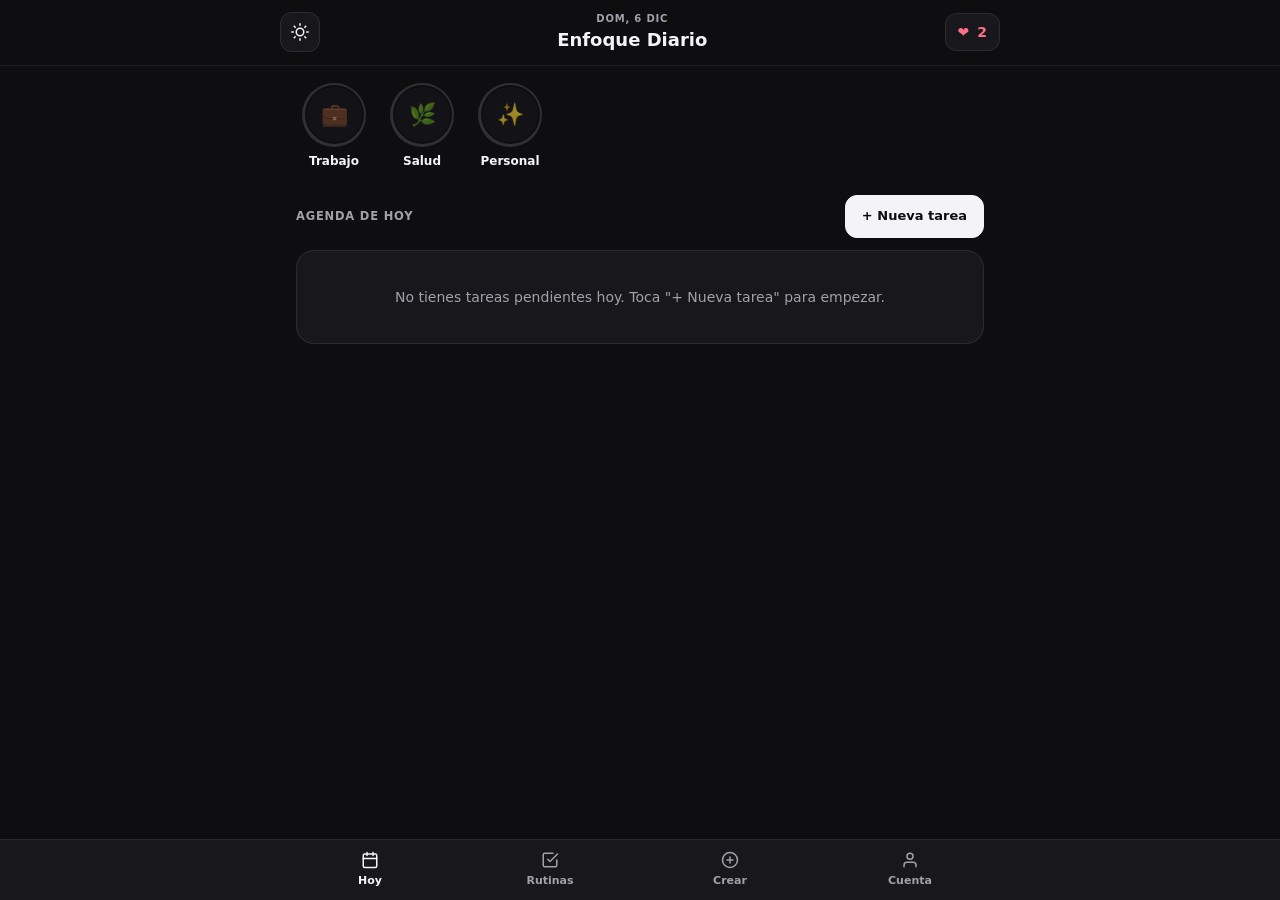
==== commit de2fc93e: "actualización de archivos excepto cloud-sync" ====
--- a/index.html
+++ b/index.html
@@ -1,215 +1,3 @@
-<<<<<<< HEAD:index.html
-<!DOCTYPE html>
-<html lang="es">
-<head>
-  <meta charset="UTF-8">
-  <meta name="viewport" content="width=device-width, initial-scale=1.0, viewport-fit=cover">
-  <meta name="theme-color" content="#0e0e11">
-  <title>Enfoque Diario — Agenda & Rutinas</title>
-  <link rel="manifest" href="manifest.json">
-  <link rel="stylesheet" href="styles.css">
-</head>
-<body>
-  <!-- BARRA SUPERIOR -->
-  <header class="topbar">
-    <div class="topinner">
-      <button type="button" id="themeToggleBtn" class="iconbtn only-icon" aria-label="Cambiar tema claro/oscuro">
-        <svg class="icon" viewBox="0 0 24 24"><circle cx="12" cy="12" r="5"/><path d="M12 1v2M12 21v2M4.22 4.22l1.42 1.42M18.36 18.36l1.42 1.42M1 12h2M21 12h2M4.22 19.78l1.42-1.42M18.36 5.64l1.42-1.42"/></svg>
-      </button>
-
-      <div class="brand">
-        <small id="currentDateLabel">HOY</small>
-        <strong>Enfoque Diario</strong>
-      </div>
-
-      <button type="button" id="heartsBadge" class="heart" aria-label="Rachas y corazones">
-        ❤️ <span id="heartsCount">2</span>
-      </button>
-    </div>
-  </header>
-
-  <main class="main">
-    <!-- VISTA 1: HOY (FEED + STORIES) -->
-    <section id="view-today" class="view active" aria-label="Tareas de hoy">
-      <div class="stories-wrap">
-        <div class="stories" id="storiesBar" role="list">
-          <!-- Renderizado dinámico -->
-        </div>
-      </div>
-
-      <div class="section-head">
-        <h1 class="eyebrow" style="margin:0;">AGENDA DE HOY</h1>
-        <button type="button" id="openNewTaskBtn" class="btn primary">+ Nueva tarea</button>
-      </div>
-
-      <div id="tasksFeed" class="feed" role="feed"></div>
-    </section>
-
-    <!-- VISTA 2: RUTINAS SEMANALES -->
-    <section id="view-routines" class="view" aria-label="Rutinas semanales">
-      <div class="page">
-        <header class="section-head" style="padding:0;">
-          <div>
-            <h1 class="page-title">Rutinas</h1>
-            <p class="page-sub">Seguimiento semanal de hábitos</p>
-          </div>
-          <button type="button" id="addRoutineBtn" class="btn primary">+ Hábito</button>
-        </header>
-
-        <div class="routinebox">
-          <div class="routine-grid" id="routinesGrid" role="table" aria-label="Tabla de rutinas">
-            <!-- Cabecera fija -->
-            <div class="routine-row" role="row">
-              <div class="routine-cell name head" role="columnheader">Hábito</div>
-              <div class="routine-cell head" role="columnheader" aria-label="Lunes">L</div>
-              <div class="routine-cell head" role="columnheader" aria-label="Martes">M</div>
-              <div class="routine-cell head" role="columnheader" aria-label="Miércoles">X</div>
-              <div class="routine-cell head" role="columnheader" aria-label="Jueves">J</div>
-              <div class="routine-cell head" role="columnheader" aria-label="Viernes">V</div>
-              <div class="routine-cell head" role="columnheader" aria-label="Sábado">S</div>
-              <div class="routine-cell head" role="columnheader" aria-label="Domingo">D</div>
-            </div>
-            <div id="routinesBody" style="display:contents;"></div>
-          </div>
-        </div>
-      </div>
-    </section>
-
-    <!-- VISTA 3: CUENTA, BACKUP Y NUBE -->
-    <section id="view-account" class="view" aria-label="Configuración y cuenta">
-      <div class="page">
-        <h1 class="page-title">Cuenta y Datos</h1>
-
-        <div class="panel">
-          <div class="profile">
-            <div class="avatar" id="userAvatar">U</div>
-            <div style="flex:1;">
-              <label for="userNameInput" class="eyebrow">Tu Nombre</label>
-              <input id="userNameInput" class="field" type="text" maxlength="40" placeholder="Tu nombre">
-            </div>
-          </div>
-          <button type="button" id="saveProfileBtn" class="btn primary">Guardar perfil</button>
-        </div>
-
-        <!-- Respaldo Local JSON (100% Privado y Gratuito) -->
-        <div class="panel">
-          <h2 class="eyebrow" style="margin:0;">COPIA DE SEGURIDAD LOCAL (JSON)</h2>
-          <p class="page-sub">Tus datos viven en IndexedDB de tu dispositivo. Exporta o restaura cuando quieras.</p>
-          <div class="row">
-            <button type="button" id="exportJsonBtn" class="btn" style="flex:1;">Exportar JSON</button>
-            <label class="btn" style="flex:1; cursor:pointer;">
-              Importar JSON
-              <input type="file" id="importJsonInput" accept=".json,application/json" class="hidden">
-            </label>
-          </div>
-        </div>
-
-        <!-- Sincronización Nube Gratuita (Opcional Supabase) -->
-        <div class="panel">
-          <h2 class="eyebrow" style="margin:0;">NUBE GRATUITA (SUPABASE)</h2>
-          <p class="page-sub" id="cloudStatusText">Modo Offline activo. Conecta tu proyecto gratuito de Supabase para sincronizar entre dispositivos.</p>
-          <div class="row">
-            <input id="cloudEmailInput" class="field" type="email" placeholder="tu@correo.com">
-            <button type="button" id="cloudLoginBtn" class="btn primary">Conectar</button>
-          </div>
-        </div>
-      </div>
-    </section>
-  </main>
-
-  <!-- NAVEGACIÓN INFERIOR -->
-  <nav class="nav" aria-label="Navegación principal">
-    <div class="navinner">
-      <button type="button" class="active" data-view="today">
-        <svg class="icon" viewBox="0 0 24 24"><rect x="3" y="4" width="18" height="18" rx="2"/><path d="M16 2v4M8 2v4M3 10h18"/></svg>
-        <span>Hoy</span>
-      </button>
-      <button type="button" data-view="routines">
-        <svg class="icon" viewBox="0 0 24 24"><path d="M9 11l3 3L22 4"/><path d="M21 12v7a2 2 0 0 1-2 2H5a2 2 0 0 1-2-2V5a2 2 0 0 1 2-2h11"/></svg>
-        <span>Rutinas</span>
-      </button>
-      <button type="button" id="quickAddNavBtn" aria-label="Crear tarea rápida">
-        <svg class="icon" viewBox="0 0 24 24"><circle cx="12" cy="12" r="10"/><path d="M12 8v8M8 12h8"/></svg>
-        <span>Crear</span>
-      </button>
-      <button type="button" data-view="account">
-        <svg class="icon" viewBox="0 0 24 24"><path d="M20 21v-2a4 4 0 0 0-4-4H8a4 4 0 0 0-4 4v2"/><circle cx="12" cy="7" r="4"/></svg>
-        <span>Cuenta</span>
-      </button>
-    </div>
-  </nav>
-
-  <!-- MODAL NATIVO <dialog>: NUEVA TAREA -->
-  <dialog id="taskDialog" class="native-dialog" aria-labelledby="taskDialogTitle">
-    <form method="dialog" id="taskForm" class="dialog-form">
-      <header class="dialoghead">
-        <h2 id="taskDialogTitle">Nueva tarea</h2>
-        <button type="button" class="iconbtn only-icon" id="closeTaskDialog" aria-label="Cerrar">
-          <svg class="icon" viewBox="0 0 24 24"><path d="M18 6 6 18M6 6l12 12"/></svg>
-        </button>
-      </header>
-
-      <div class="form-group">
-        <label for="taskTitle" class="eyebrow">Título de la tarea</label>
-        <input id="taskTitle" class="field" type="text" required maxlength="120" placeholder="Ej. Terminar propuesta de diseño">
-      </div>
-
-      <div class="row">
-        <div class="form-group" style="flex:1;">
-          <label for="taskCategory" class="eyebrow">Categoría</label>
-          <select id="taskCategory" class="field"></select>
-        </div>
-        <div class="form-group">
-          <label for="taskStart" class="eyebrow">Inicio</label>
-          <input id="taskStart" class="field" type="time" value="09:00">
-        </div>
-        <div class="form-group">
-          <label for="taskEnd" class="eyebrow">Fin</label>
-          <input id="taskEnd" class="field" type="time" value="10:00">
-        </div>
-      </div>
-
-      <label class="toggle-chip">
-        <input type="checkbox" id="taskIsFrog">
-        <span>🐸 Tarea crítica del día (Sapo)</span>
-      </label>
-
-      <details class="progressive-box">
-        <summary class="progressive-trigger">+ Subtareas y repetición</summary>
-        <div class="progressive-content">
-          <div class="form-group">
-            <label for="taskRepeat" class="eyebrow">Repetición</label>
-            <select id="taskRepeat" class="field">
-              <option value="none">Solo hoy</option>
-              <option value="daily">Diaria</option>
-              <option value="weekly">Semanal</option>
-            </select>
-          </div>
-          <div class="form-group">
-            <label class="eyebrow">Pasos</label>
-            <div id="subtasksDraftList" class="steps"></div>
-            <div class="row">
-              <input id="newStepInput" class="field" type="text" placeholder="Nuevo paso..." maxlength="100">
-              <button type="button" id="addStepBtn" class="btn">Añadir</button>
-            </div>
-          </div>
-        </div>
-      </details>
-
-      <div class="dialog-actions">
-        <button type="button" class="btn" id="cancelTaskBtn">Cancelar</button>
-        <button type="submit" class="btn primary">Guardar</button>
-      </div>
-    </form>
-  </dialog>
-
-  <!-- TOAST CON SOPORTE PARA "DESHACER" -->
-  <div id="toast" class="toast hidden" role="status" aria-live="polite"></div>
-
-  <script type="module" src="js/app.js"></script>
-</body>
-</html>
-=======
 <!DOCTYPE html>
 <html lang="es">
 <head>
@@ -239,7 +27,6 @@
   </header>
 
   <main class="main">
-    <!-- VISTA 1: HOY -->
     <section id="view-today" class="view active" aria-label="Agenda de hoy">
       <div class="stories-wrap">
         <div class="stories" id="storiesBar" role="list" aria-label="Resumen rápido por categoría"></div>
@@ -253,7 +40,6 @@
       <div id="tasksFeed" class="feed" role="feed"></div>
     </section>
 
-    <!-- VISTA 2: RUTINAS -->
     <section id="view-routines" class="view" aria-label="Rutinas semanales">
       <div class="page">
         <header class="section-head" style="padding:0;">
@@ -282,7 +68,6 @@
       </div>
     </section>
 
-    <!-- VISTA 3: CUENTA -->
     <section id="view-account" class="view" aria-label="Cuenta y copias de seguridad">
       <div class="page">
         <h1 class="page-title">Cuenta y Datos</h1>
@@ -322,7 +107,6 @@
     </section>
   </main>
 
-  <!-- NAVEGACIÓN INFERIOR -->
   <nav class="nav" aria-label="Navegación principal">
     <div class="navinner">
       <button type="button" class="active" data-view="today">
@@ -344,7 +128,6 @@
     </div>
   </nav>
 
-  <!-- MODAL NATIVO <dialog>: CREAR / EDITAR TAREA -->
   <dialog id="taskDialog" class="native-dialog" aria-labelledby="taskDialogTitle">
     <form method="dialog" id="taskForm" class="dialog-form">
       <header class="dialoghead">
@@ -410,7 +193,6 @@
     </form>
   </dialog>
 
-  <!-- MODAL NATIVO <dialog>: VISOR DE STORIES -->
   <dialog id="storyDialog" class="story-dialog" aria-labelledby="storyModalTitle">
     <div class="story-shell" id="storyShell">
       <div class="story-bar" role="progressbar" aria-valuemin="0" aria-valuemax="100" aria-valuenow="100">
@@ -432,5 +214,4 @@
 
   <script type="module" src="./js/app.js"></script>
 </body>
-</html>
->>>>>>> 072f10974782e651387a3a9a147dae9ad9e3c077:enfoque diario/index.html
+</html>
--- a/styles.css
+++ b/styles.css
@@ -1,166 +1,3 @@
-<<<<<<< HEAD:styles.css
-:root {
-  color-scheme: dark;
-  --bg: #0e0e11;
-  --surface: #17171c;
-  --surface-hover: #1f1f26;
-  --raised: #24242c;
-  --raised-hover: #2e2e38;
-  --control-bg: #101014;
-  --border-color: rgba(255, 255, 255, 0.09);
-  --border-strong: rgba(255, 255, 255, 0.24);
-  --border-width: 1px;
-  --separator-line: rgba(255, 255, 255, 0.08);
-  --text: #f4f4f6;
-  --muted: #a1a1aa;
-  --success: #22c55e;
-  --success-text: #052e16;
-  --warning: #f59e0b;
-  --danger-text: #fca5a5;
-  --danger-bg: rgba(239, 68, 68, 0.16);
-  --heart-color: #fb7185;
-  --focus-ring: #60a5fa;
-  --shadow-card: 0 8px 24px rgba(0, 0, 0, 0.35);
-  --safe: env(safe-area-inset-bottom);
-}
-
-html.light {
-  color-scheme: light;
-  --bg: #f3f4f6;
-  --surface: #ffffff;
-  --surface-hover: #f9fafb;
-  --raised: #eceef2;
-  --raised-hover: #e2e5eb;
-  --control-bg: #ffffff;
-  --border-color: rgba(9, 9, 11, 0.09);
-  --border-strong: rgba(9, 9, 11, 0.24);
-  --separator-line: rgba(9, 9, 11, 0.08);
-  --text: #111827;
-  --muted: #4b5563;
-  --success: #16a34a;
-  --success-text: #ffffff;
-  --warning: #d97706;
-  --danger-text: #dc2626;
-  --danger-bg: rgba(220, 38, 38, 0.1);
-  --heart-color: #e11d48;
-  --focus-ring: #2563eb;
-  --shadow-card: 0 4px 16px rgba(17, 24, 39, 0.06);
-}
-
-* { box-sizing: border-box; -webkit-tap-highlight-color: transparent; }
-
-body {
-  margin: 0;
-  background: var(--bg);
-  color: var(--text);
-  font-family: system-ui, -apple-system, 'Inter', sans-serif;
-  font-size: 14px;
-  line-height: 1.45;
-  padding-bottom: calc(76px + var(--safe));
-}
-
-button, input, select { font: inherit; }
-button { cursor: pointer; color: inherit; border: none; background: none; display: inline-flex; align-items: center; justify-content: center; gap: 8px; }
-:focus-visible { outline: 2px solid var(--focus-ring); outline-offset: 2px; }
-svg.icon { width: 18px; height: 18px; stroke: currentColor; stroke-width: 2; fill: none; stroke-linecap: round; stroke-linejoin: round; }
-
-.topbar { position: sticky; top: 0; z-index: 20; background: var(--bg); border-bottom: 1px solid var(--separator-line); padding: 12px 16px; }
-.topinner { max-width: 720px; margin: auto; display: flex; align-items: center; justify-content: space-between; }
-.iconbtn { height: 40px; padding: 0 12px; background: var(--surface); border: var(--border-width) solid var(--border-color); border-radius: 12px; font-weight: 600; }
-.iconbtn.only-icon { width: 40px; padding: 0; }
-.brand { text-align: center; display: flex; flex-direction: column; }
-.brand small { color: var(--muted); font-size: 10px; font-weight: 700; letter-spacing: 0.8px; text-transform: uppercase; }
-.brand strong { font-size: 18px; font-weight: 800; }
-.heart { border: var(--border-width) solid var(--border-color); background: var(--surface); padding: 8px 12px; border-radius: 12px; font-weight: 700; color: var(--heart-color); }
-
-.main { max-width: 720px; margin: auto; }
-.view { display: none; }
-.view.active { display: block; }
-
-/* STORIES */
-.stories-wrap { padding: 16px 0 8px; }
-.stories { display: flex; gap: 12px; overflow-x: auto; padding: 0 16px; scrollbar-width: none; }
-.stories::-webkit-scrollbar { display: none; }
-.story { flex: 0 0 72px; display: flex; flex-direction: column; align-items: center; gap: 6px; }
-.story-ring { width: 64px; height: 64px; border-radius: 50%; padding: 2.5px; background: linear-gradient(135deg, #f59e0b, #ec4899, #8b5cf6); display: grid; place-items: center; }
-.story-ring.sapo { background: linear-gradient(135deg, #ef4444, #991b1b); }
-.story-inner { width: 100%; height: 100%; border-radius: 50%; background: var(--surface); border: 2px solid var(--bg); display: grid; place-items: center; font-size: 22px; }
-.story-label { width: 100%; font-size: 12px; font-weight: 700; white-space: nowrap; overflow: hidden; text-overflow: ellipsis; text-align: center; }
-
-/* FEED Y TARJETAS */
-.section-head { display: flex; align-items: center; justify-content: space-between; padding: 16px 16px 12px; }
-.eyebrow { font-size: 11.5px; color: var(--muted); letter-spacing: 0.8px; font-weight: 800; text-transform: uppercase; }
-.feed { padding: 0 16px 24px; display: grid; gap: 16px; }
-
-.task { border-radius: 18px; overflow: hidden; border: var(--border-width) solid var(--border-color); background: var(--surface); box-shadow: var(--shadow-card); }
-.task.completed { opacity: 0.55; }
-.task.completed .ig-title { text-decoration: line-through; }
-.ig-header { display: flex; align-items: center; justify-content: space-between; padding: 12px 16px; border-bottom: 1px solid var(--separator-line); }
-.ig-cat { display: flex; align-items: center; gap: 10px; font-weight: 700; font-size: 13px; }
-.ig-body { padding: 20px 16px; color: #ffffff; background-image: linear-gradient(to bottom, rgba(0,0,0,0.08), rgba(0,0,0,0.24)); display: flex; justify-content: space-between; align-items: flex-start; gap: 12px; }
-.ig-title { font-size: 20px; font-weight: 900; margin: 0 0 6px; text-shadow: 0 1px 3px rgba(0,0,0,0.3); }
-.ig-time-meta { font-size: 12.5px; font-weight: 700; opacity: 0.95; }
-
-.check { width: 36px; height: 36px; border: 2px solid rgba(255,255,255,0.7); border-radius: 10px; background: rgba(0,0,0,0.25); color: transparent; flex-shrink: 0; }
-.check.done { background: var(--success); border-color: var(--success); color: #ffffff; }
-
-.task-details-wrap { padding: 12px 16px; border-top: 1px solid var(--separator-line); }
-.steps { display: grid; gap: 8px; }
-.step { display: flex; align-items: center; justify-content: flex-start; gap: 10px; padding: 10px 12px; border-radius: 12px; background: var(--raised); width: 100%; text-align: left; }
-.step.done { color: var(--muted); text-decoration: line-through; }
-
-.ig-actions { display: flex; justify-content: space-between; padding: 10px 16px; border-top: 1px solid var(--separator-line); }
-.icon-action-btn { width: 40px; height: 40px; border-radius: 10px; background: var(--raised); border: var(--border-width) solid var(--border-color); }
-.icon-action-btn.danger { color: var(--danger-text); background: var(--danger-bg); }
-
-/* TABLA DE RUTINAS CON ÁREA TÁCTIL 44PX */
-.page { padding: 20px 16px 30px; display: grid; gap: 16px; }
-.page-title { font-size: 24px; font-weight: 900; margin: 0; }
-.page-sub { color: var(--muted); font-size: 13px; margin: 4px 0 0; }
-.routinebox { border: var(--border-width) solid var(--border-color); border-radius: 18px; overflow: hidden; background: var(--surface); }
-.routine-grid { display: grid; grid-template-columns: minmax(0, 1fr) repeat(7, 32px); align-items: center; }
-.routine-row { display: contents; }
-.routine-cell { min-height: 46px; padding: 6px 2px; border-bottom: 1px solid var(--separator-line); display: grid; place-items: center; font-size: 11px; }
-.routine-cell.name { justify-content: start; padding-left: 14px; font-size: 13.5px; font-weight: 700; }
-.routine-cell.head { background: var(--raised); color: var(--muted); font-weight: 900; min-height: 36px; }
-
-.routine-dot { position: relative; width: 22px; height: 22px; border-radius: 7px; border: 1.5px solid var(--border-strong); background: var(--control-bg); font-weight: 800; color: transparent; }
-.routine-dot::after { content: ""; position: absolute; top: 50%; left: 50%; width: 44px; height: 44px; transform: translate(-50%, -50%); }
-.routine-dot.on { background: var(--success); border-color: var(--success); color: #ffffff; }
-
-/* PANELES, INPUTS Y BOTONES */
-.panel { border: var(--border-width) solid var(--border-color); background: var(--surface); border-radius: 18px; padding: 18px; display: grid; gap: 12px; }
-.row { display: flex; align-items: center; gap: 10px; }
-.field { width: 100%; background: var(--raised); border: var(--border-width) solid var(--border-color); border-radius: 12px; padding: 11px 14px; color: var(--text); }
-.btn { border: var(--border-width) solid var(--border-color); background: var(--raised); border-radius: 12px; padding: 11px 16px; font-weight: 700; font-size: 13px; }
-.btn.primary { background: var(--text); color: var(--bg); border-color: var(--text); }
-.profile { display: flex; align-items: center; gap: 14px; }
-.avatar { width: 56px; height: 56px; border-radius: 50%; background: linear-gradient(135deg, #ec4899, #8b5cf6); display: grid; place-items: center; font-size: 20px; font-weight: 900; color: #fff; }
-
-/* MODAL NATIVO <dialog> */
-dialog.native-dialog { width: min(94vw, 480px); border: var(--border-width) solid var(--border-color); border-radius: 20px; background: var(--surface); color: var(--text); padding: 22px; box-shadow: 0 24px 48px rgba(0,0,0,0.6); }
-dialog.native-dialog::backdrop { background: rgba(0, 0, 0, 0.78); backdrop-filter: blur(8px); }
-.dialog-form { display: grid; gap: 14px; }
-.dialoghead { display: flex; justify-content: space-between; align-items: center; }
-.dialoghead h2 { margin: 0; font-size: 18px; font-weight: 900; }
-.form-group { display: grid; gap: 6px; }
-.toggle-chip { display: flex; align-items: center; gap: 10px; padding: 12px; background: var(--raised); border-radius: 12px; font-weight: 600; cursor: pointer; }
-.progressive-box { background: var(--raised); border-radius: 14px; padding: 12px; }
-.progressive-trigger { font-weight: 700; font-size: 13px; color: var(--muted); cursor: pointer; }
-.progressive-content { display: grid; gap: 12px; margin-top: 12px; padding-top: 12px; border-top: 1px solid var(--separator-line); }
-.dialog-actions { display: flex; justify-content: flex-end; gap: 10px; margin-top: 6px; }
-
-/* NAVEGACIÓN INFERIOR Y TOAST */
-.nav { position: fixed; bottom: 0; left: 0; right: 0; z-index: 30; background: var(--surface); border-top: 1px solid var(--separator-line); padding-bottom: var(--safe); }
-.navinner { height: 60px; max-width: 720px; margin: auto; display: grid; grid-template-columns: repeat(4, 1fr); }
-.nav button { color: var(--muted); font-size: 11px; font-weight: 600; flex-direction: column; gap: 4px; }
-.nav button.active { color: var(--text); font-weight: 800; }
-
-.toast { position: fixed; z-index: 100; bottom: 76px; left: 50%; transform: translateX(-50%); background: var(--text); color: var(--bg); padding: 12px 18px; border-radius: 14px; font-weight: 700; display: flex; align-items: center; gap: 12px; box-shadow: 0 10px 30px rgba(0,0,0,0.4); }
-.toast button { color: var(--warning); font-weight: 900; text-transform: uppercase; font-size: 12px; }
-.empty { padding: 36px 16px; text-align: center; color: var(--muted); background: var(--surface); border-radius: 18px; border: var(--border-width) solid var(--border-color); }
-.hidden { display: none !important; }
-=======
 :root {
   color-scheme: dark;
   --bg: #0e0e11;
@@ -237,7 +74,6 @@
 .view { display: none; }
 .view.active { display: block; }
 
-/* STORIES */
 .stories-wrap { padding: 16px 0 8px; }
 .stories { display: flex; gap: 12px; overflow-x: auto; padding: 0 16px; scrollbar-width: none; }
 .stories::-webkit-scrollbar { display: none; }
@@ -247,7 +83,6 @@
 .story-inner { width: 100%; height: 100%; border-radius: 50%; background: var(--surface); border: 2px solid var(--bg); display: grid; place-items: center; font-size: 22px; }
 .story-label { width: 100%; font-size: 12px; font-weight: 700; white-space: nowrap; overflow: hidden; text-overflow: ellipsis; text-align: center; }
 
-/* FEED Y TARJETAS */
 .section-head { display: flex; align-items: center; justify-content: space-between; padding: 16px 16px 12px; }
 .eyebrow { font-size: 11.5px; color: var(--muted); letter-spacing: 0.8px; font-weight: 800; text-transform: uppercase; }
 .feed { padding: 0 16px 24px; display: grid; gap: 16px; }
@@ -273,7 +108,6 @@
 .icon-action-btn { width: 40px; height: 40px; border-radius: 10px; background: var(--raised); border: var(--border-width) solid var(--border-color); }
 .icon-action-btn.danger { color: var(--danger-text); background: var(--danger-bg); }
 
-/* TABLA DE RUTINAS CON ÁREA TÁCTIL 44PX */
 .page { padding: 20px 16px 30px; display: grid; gap: 16px; }
 .page-title { font-size: 24px; font-weight: 900; margin: 0; }
 .page-sub { color: var(--muted); font-size: 13px; margin: 4px 0 0; }
@@ -290,7 +124,6 @@
 .routine-dot::after { content: ""; position: absolute; top: 50%; left: 50%; width: 44px; height: 44px; transform: translate(-50%, -50%); }
 .routine-dot.on { background: var(--success); border-color: var(--success); color: #ffffff; }
 
-/* PANELES, INPUTS Y BOTONES */
 .panel { border: var(--border-width) solid var(--border-color); background: var(--surface); border-radius: 18px; padding: 18px; display: grid; gap: 12px; }
 .row { display: flex; align-items: center; gap: 10px; }
 .field { width: 100%; background: var(--raised); border: var(--border-width) solid var(--border-color); border-radius: 12px; padding: 11px 14px; color: var(--text); }
@@ -299,7 +132,6 @@
 .profile { display: flex; align-items: center; gap: 14px; }
 .avatar { width: 56px; height: 56px; border-radius: 50%; background: linear-gradient(135deg, #ec4899, #8b5cf6); display: grid; place-items: center; font-size: 20px; font-weight: 900; color: #fff; flex-shrink: 0; }
 
-/* MODALES NATIVOS <dialog> */
 dialog.native-dialog { width: min(94vw, 480px); border: var(--border-width) solid var(--border-color); border-radius: 20px; background: var(--surface); color: var(--text); padding: 22px; box-shadow: 0 24px 48px rgba(0,0,0,0.6); }
 dialog.native-dialog::backdrop, dialog.story-dialog::backdrop { background: rgba(0, 0, 0, 0.85); backdrop-filter: blur(8px); }
 .dialog-form { display: grid; gap: 14px; }
@@ -312,7 +144,6 @@
 .progressive-content { display: grid; gap: 12px; margin-top: 12px; padding-top: 12px; border-top: 1px solid var(--separator-line); }
 .dialog-actions { display: flex; justify-content: flex-end; gap: 10px; margin-top: 6px; }
 
-/* VISOR DE STORIES FULLSCREEN */
 dialog.story-dialog { width: min(94vw, 420px); height: 75dvh; border: none; border-radius: 24px; padding: 0; overflow: hidden; color: #ffffff; }
 .story-shell { height: 100%; padding: 20px; display: flex; flex-direction: column; justify-content: space-between; background: #2563eb; background-image: linear-gradient(to bottom, rgba(0,0,0,0.2), rgba(0,0,0,0.55)); }
 .story-bar { height: 4px; background: rgba(255,255,255,0.3); border-radius: 4px; overflow: hidden; margin-bottom: 12px; }
@@ -322,13 +153,13 @@
 .story-center { text-align: center; padding: 20px 0; }
 .story-title { font-size: 26px; font-weight: 900; margin: 0 0 8px; }
 .story-meta { font-size: 14px; opacity: 0.9; font-weight: 700; }
-/* NAVEGACIÓN INFERIOR Y TOAST */
+
 .nav { position: fixed; bottom: 0; left: 0; right: 0; z-index: 30; background: var(--surface); border-top: 1px solid var(--separator-line); padding-bottom: var(--safe); }
 .navinner { height: 60px; max-width: 720px; margin: auto; display: grid; grid-template-columns: repeat(4, 1fr); }
 .nav button { color: var(--muted); font-size: 11px; font-weight: 600; flex-direction: column; gap: 4px; }
 .nav button.active { color: var(--text); font-weight: 800; }
+
 .toast { position: fixed; z-index: 100; bottom: 76px; left: 50%; transform: translateX(-50%); background: var(--text); color: var(--bg); padding: 12px 18px; border-radius: 14px; font-weight: 700; display: flex; align-items: center; gap: 12px; box-shadow: 0 10px 30px rgba(0,0,0,0.4); }
 .toast button { color: var(--warning); font-weight: 900; text-transform: uppercase; font-size: 12px; }
 .empty { padding: 36px 16px; text-align: center; color: var(--muted); background: var(--surface); border-radius: 18px; border: var(--border-width) solid var(--border-color); }
-.hidden { display: none !important; }
->>>>>>> 072f10974782e651387a3a9a147dae9ad9e3c077:enfoque diario/styles.css
+.hidden { display: none !important; }
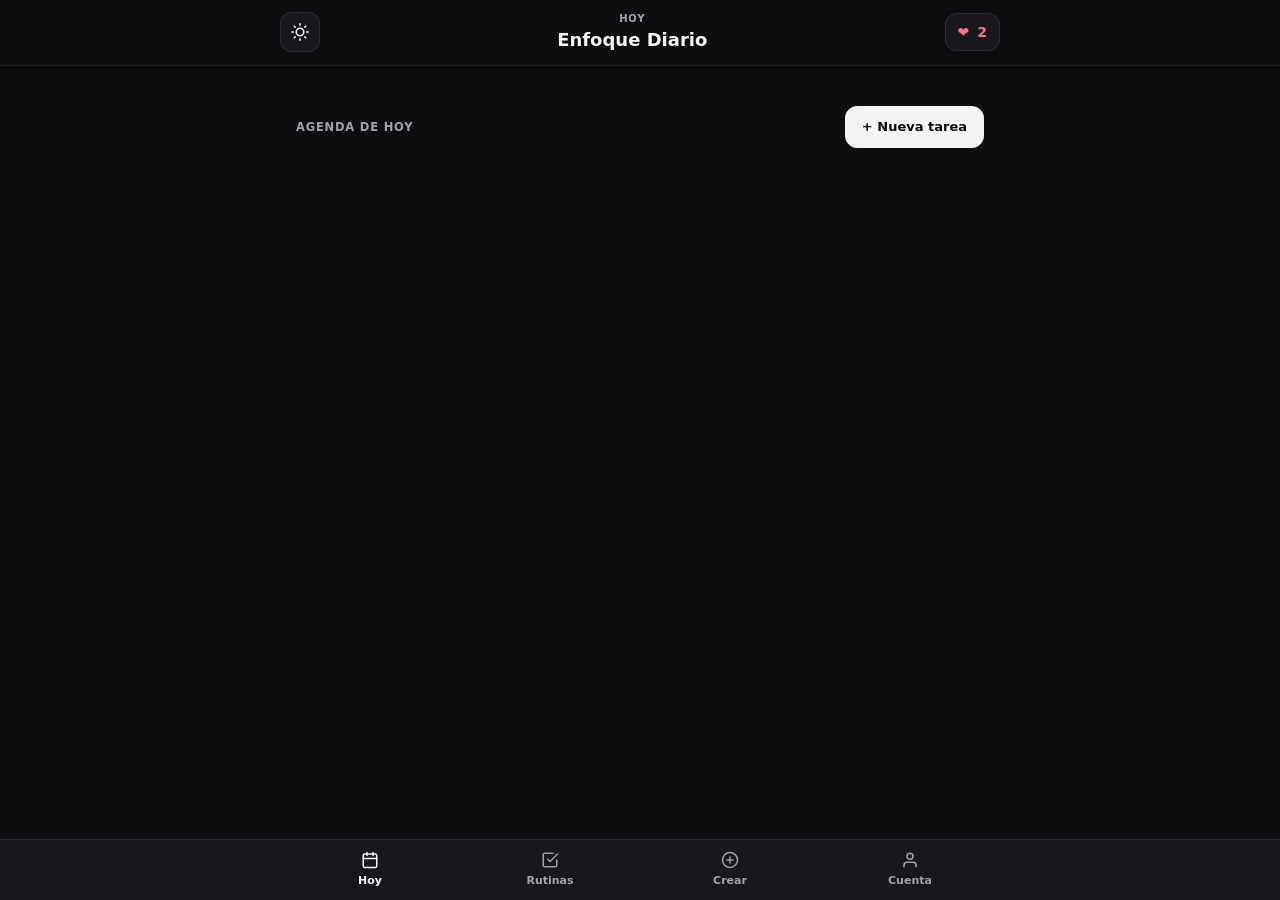
==== commit 29561efd: "no estoy entendiendo" ====
--- a/index.html
+++ b/index.html
@@ -151,11 +151,11 @@
         </div>
         <div class="form-group">
           <label for="taskStart" class="eyebrow">Inicio</label>
-          <input id="taskStart" class="field" type="time" value="09:00">
+          <input id="taskStart" class="field" type="time">
         </div>
         <div class="form-group">
           <label for="taskEnd" class="eyebrow">Fin</label>
-          <input id="taskEnd" class="field" type="time" value="10:00">
+          <input id="taskEnd" class="field" type="time">
         </div>
       </div>
 
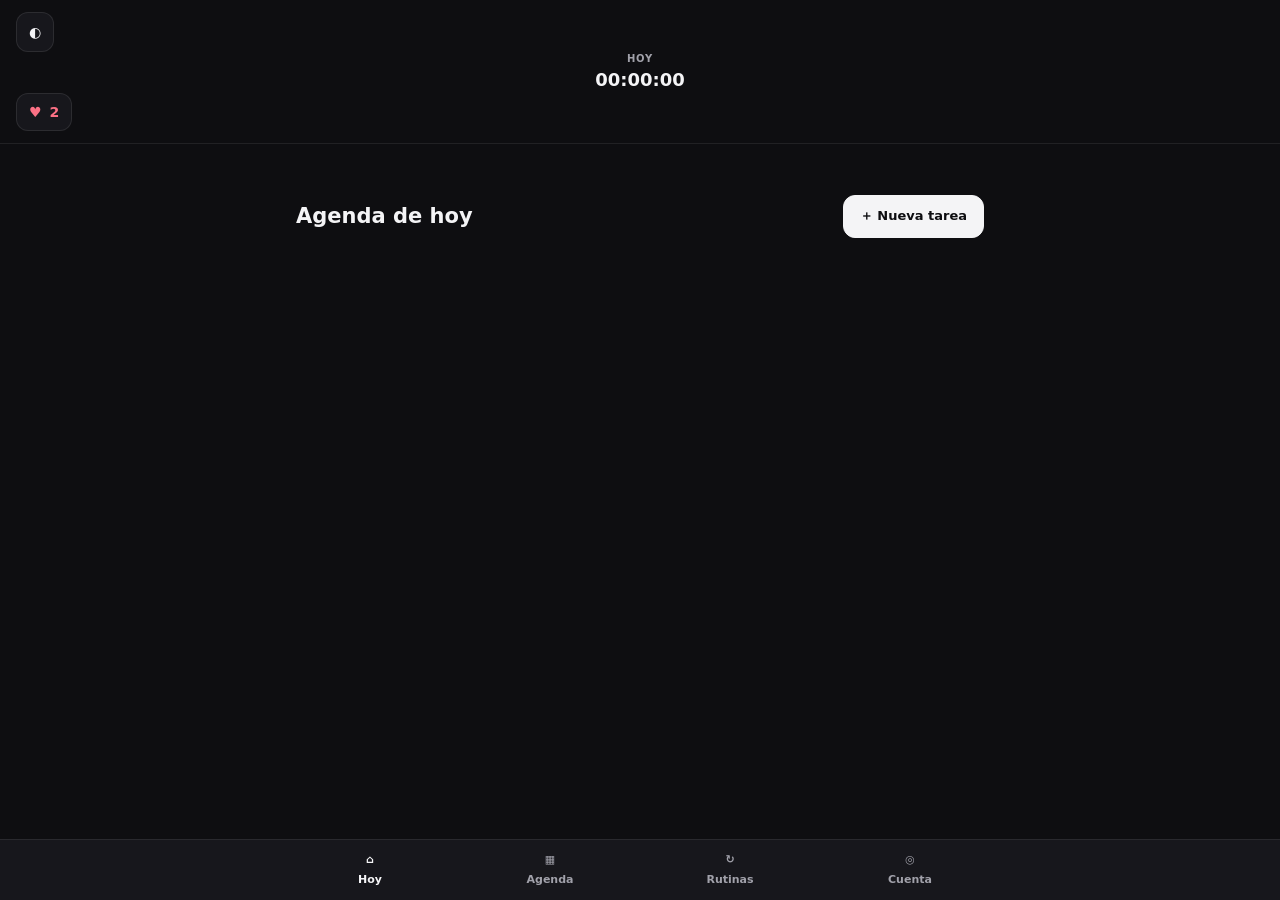
==== commit 61be04fc: "Rebuild semantic mobile-first app shell" ====
--- a/index.html
+++ b/index.html
@@ -1,217 +1,14 @@
-<!DOCTYPE html>
-<html lang="es">
-<head>
-  <meta charset="UTF-8">
-  <meta name="viewport" content="width=device-width, initial-scale=1.0, viewport-fit=cover">
-  <meta name="theme-color" content="#0e0e11">
-  <title>Enfoque Diario — Agenda & Rutinas</title>
-  <link rel="manifest" href="./manifest.json">
-  <link rel="stylesheet" href="./styles.css">
-</head>
-<body>
-  <header class="topbar">
-    <div class="topinner">
-      <button type="button" id="themeToggleBtn" class="iconbtn only-icon" aria-label="Cambiar tema claro u oscuro">
-        <svg class="icon" viewBox="0 0 24 24"><circle cx="12" cy="12" r="5"/><path d="M12 1v2M12 21v2M4.22 4.22l1.42 1.42M18.36 18.36l1.42 1.42M1 12h2M21 12h2M4.22 19.78l1.42-1.42M18.36 5.64l1.42-1.42"/></svg>
-      </button>
-
-      <div class="brand">
-        <small id="currentDateLabel">HOY</small>
-        <strong>Enfoque Diario</strong>
-      </div>
-
-      <button type="button" id="heartsBadge" class="heart" aria-label="Corazones acumulados por completar sapos">
-        ❤️ <span id="heartsCount">2</span>
-      </button>
-    </div>
-  </header>
-
-  <main class="main">
-    <section id="view-today" class="view active" aria-label="Agenda de hoy">
-      <div class="stories-wrap">
-        <div class="stories" id="storiesBar" role="list" aria-label="Resumen rápido por categoría"></div>
-      </div>
-
-      <div class="section-head">
-        <h1 class="eyebrow" style="margin:0;">AGENDA DE HOY</h1>
-        <button type="button" id="openNewTaskBtn" class="btn primary">+ Nueva tarea</button>
-      </div>
-
-      <div id="tasksFeed" class="feed" role="feed"></div>
-    </section>
-
-    <section id="view-routines" class="view" aria-label="Rutinas semanales">
-      <div class="page">
-        <header class="section-head" style="padding:0;">
-          <div>
-            <h1 class="page-title">Rutinas</h1>
-            <p class="page-sub">Seguimiento semanal de hábitos</p>
-          </div>
-          <button type="button" id="addRoutineBtn" class="btn primary">+ Hábito</button>
-        </header>
-
-        <div class="routinebox">
-          <div class="routine-grid" id="routinesGrid" role="table" aria-label="Tabla semanal de rutinas">
-            <div class="routine-row" role="row">
-              <div class="routine-cell name head" role="columnheader">Hábito</div>
-              <div class="routine-cell head" role="columnheader" aria-label="Lunes">L</div>
-              <div class="routine-cell head" role="columnheader" aria-label="Martes">M</div>
-              <div class="routine-cell head" role="columnheader" aria-label="Miércoles">X</div>
-              <div class="routine-cell head" role="columnheader" aria-label="Jueves">J</div>
-              <div class="routine-cell head" role="columnheader" aria-label="Viernes">V</div>
-              <div class="routine-cell head" role="columnheader" aria-label="Sábado">S</div>
-              <div class="routine-cell head" role="columnheader" aria-label="Domingo">D</div>
-            </div>
-            <div id="routinesBody" style="display:contents;"></div>
-          </div>
-        </div>
-      </div>
-    </section>
-
-    <section id="view-account" class="view" aria-label="Cuenta y copias de seguridad">
-      <div class="page">
-        <h1 class="page-title">Cuenta y Datos</h1>
-
-        <div class="panel">
-          <div class="profile">
-            <div class="avatar" id="userAvatar">U</div>
-            <div style="flex:1;">
-              <label for="userNameInput" class="eyebrow">Tu Nombre</label>
-              <input id="userNameInput" class="field" type="text" maxlength="40" placeholder="Tu nombre">
-            </div>
-          </div>
-          <button type="button" id="saveProfileBtn" class="btn primary">Guardar perfil</button>
-        </div>
-
-        <div class="panel">
-          <h2 class="eyebrow" style="margin:0;">COPIA DE SEGURIDAD LOCAL (JSON)</h2>
-          <p class="page-sub">Tus datos se guardan en IndexedDB de tu navegador. Exporta o restaura cuando quieras.</p>
-          <div class="row">
-            <button type="button" id="exportJsonBtn" class="btn" style="flex:1;">Exportar JSON</button>
-            <label class="btn" style="flex:1; cursor:pointer;">
-              Importar JSON
-              <input type="file" id="importJsonInput" accept=".json,application/json" class="hidden">
-            </label>
-          </div>
-        </div>
-
-        <div class="panel">
-          <h2 class="eyebrow" style="margin:0;">NUBE GRATUITA (SUPABASE)</h2>
-          <p class="page-sub" id="cloudStatusText">Modo Offline activo. Conecta tu proyecto gratuito de Supabase para sincronizar entre dispositivos.</p>
-          <div class="row">
-            <input id="cloudEmailInput" class="field" type="email" placeholder="tu@correo.com">
-            <button type="button" id="cloudLoginBtn" class="btn primary">Conectar</button>
-          </div>
-        </div>
-      </div>
-    </section>
-  </main>
-
-  <nav class="nav" aria-label="Navegación principal">
-    <div class="navinner">
-      <button type="button" class="active" data-view="today">
-        <svg class="icon" viewBox="0 0 24 24"><rect x="3" y="4" width="18" height="18" rx="2"/><path d="M16 2v4M8 2v4M3 10h18"/></svg>
-        <span>Hoy</span>
-      </button>
-      <button type="button" data-view="routines">
-        <svg class="icon" viewBox="0 0 24 24"><path d="M9 11l3 3L22 4"/><path d="M21 12v7a2 2 0 0 1-2 2H5a2 2 0 0 1-2-2V5a2 2 0 0 1 2-2h11"/></svg>
-        <span>Rutinas</span>
-      </button>
-      <button type="button" id="quickAddNavBtn" aria-label="Crear nueva tarea">
-        <svg class="icon" viewBox="0 0 24 24"><circle cx="12" cy="12" r="10"/><path d="M12 8v8M8 12h8"/></svg>
-        <span>Crear</span>
-      </button>
-      <button type="button" data-view="account">
-        <svg class="icon" viewBox="0 0 24 24"><path d="M20 21v-2a4 4 0 0 0-4-4H8a4 4 0 0 0-4 4v2"/><circle cx="12" cy="7" r="4"/></svg>
-        <span>Cuenta</span>
-      </button>
-    </div>
-  </nav>
-
-  <dialog id="taskDialog" class="native-dialog" aria-labelledby="taskDialogTitle">
-    <form method="dialog" id="taskForm" class="dialog-form">
-      <header class="dialoghead">
-        <h2 id="taskDialogTitle">Nueva tarea</h2>
-        <button type="button" class="iconbtn only-icon" id="closeTaskDialog" aria-label="Cerrar ventana">
-          <svg class="icon" viewBox="0 0 24 24"><path d="M18 6 6 18M6 6l12 12"/></svg>
-        </button>
-      </header>
-
-      <input type="hidden" id="editingTaskId">
-
-      <div class="form-group">
-        <label for="taskTitle" class="eyebrow">Título de la tarea</label>
-        <input id="taskTitle" class="field" type="text" required maxlength="120" placeholder="Ej. Revisar presupuesto mensual">
-      </div>
-
-      <div class="row">
-        <div class="form-group" style="flex:1;">
-          <label for="taskCategory" class="eyebrow">Categoría</label>
-          <select id="taskCategory" class="field"></select>
-        </div>
-        <div class="form-group">
-          <label for="taskStart" class="eyebrow">Inicio</label>
-          <input id="taskStart" class="field" type="time">
-        </div>
-        <div class="form-group">
-          <label for="taskEnd" class="eyebrow">Fin</label>
-          <input id="taskEnd" class="field" type="time">
-        </div>
-      </div>
-
-      <label class="toggle-chip">
-        <input type="checkbox" id="taskIsFrog">
-        <span>🐸 Tarea crítica del día (+1 ❤️ al completar)</span>
-      </label>
-
-      <details class="progressive-box" id="taskAdvancedDetails">
-        <summary class="progressive-trigger">+ Subtareas y repetición</summary>
-        <div class="progressive-content">
-          <div class="form-group">
-            <label for="taskRepeat" class="eyebrow">Repetición</label>
-            <select id="taskRepeat" class="field">
-              <option value="none">Solo hoy</option>
-              <option value="daily">Diaria</option>
-              <option value="weekly">Semanal</option>
-            </select>
-          </div>
-          <div class="form-group">
-            <label class="eyebrow">Pasos</label>
-            <div id="subtasksDraftList" class="steps"></div>
-            <div class="row">
-              <input id="newStepInput" class="field" type="text" placeholder="Nuevo paso..." maxlength="100">
-              <button type="button" id="addStepBtn" class="btn">Añadir</button>
-            </div>
-          </div>
-        </div>
-      </details>
-
-      <div class="dialog-actions">
-        <button type="button" class="btn" id="cancelTaskBtn">Cancelar</button>
-        <button type="submit" class="btn primary">Guardar</button>
-      </div>
-    </form>
-  </dialog>
-
-  <dialog id="storyDialog" class="story-dialog" aria-labelledby="storyModalTitle">
-    <div class="story-shell" id="storyShell">
-      <div class="story-bar" role="progressbar" aria-valuemin="0" aria-valuemax="100" aria-valuenow="100">
-        <div class="story-bar-fill"></div>
-      </div>
-      <header class="story-head">
-        <strong id="storyModalCat">Categoría</strong>
-        <button type="button" id="closeStoryBtn" class="iconbtn only-icon" aria-label="Cerrar historia">✕</button>
-      </header>
-      <div class="story-center">
-        <h2 id="storyModalTitle" class="story-title">Título</h2>
-        <p id="storyModalMeta" class="story-meta">Horario</p>
-      </div>
-      <button type="button" id="storyCompleteBtn" class="btn primary" style="width:100%; height:48px;">Completar tarea ✓</button>
-    </div>
-  </dialog>
-
-  <div id="toast" class="toast hidden" role="status" aria-live="polite"></div>
-
-  <script type="module" src="./js/app.js"></script>
-</body>
-</html>+<!doctype html>
+<html lang="es"><head><meta charset="utf-8"><meta name="viewport" content="width=device-width,initial-scale=1,viewport-fit=cover"><meta name="theme-color" content="#101114"><meta name="description" content="Agenda diaria y rutinas offline-first"><title>Enfoque Diario</title><link rel="manifest" href="./manifest.json"><link rel="stylesheet" href="./styles.css"></head>
+<body><header class="topbar"><button id="themeToggleBtn" class="iconbtn" aria-label="Cambiar tema">◐</button><div class="brand"><small id="currentDateLabel">HOY</small><strong id="clockLabel">00:00:00</strong></div><button id="heartsBadge" class="heart" aria-label="Corazones">♥ <span id="heartsCount">2</span></button></header>
+<main class="main">
+<section id="view-today" class="view active" aria-label="Agenda de hoy"><div class="stories-wrap"><div class="stories" id="storiesBar" aria-label="Historias"></div></div><div class="section-head"><h1>Agenda de hoy</h1><button id="openNewTaskBtn" class="btn primary">＋ Nueva tarea</button></div><div id="tasksFeed" class="feed"></div></section>
+<section id="view-week" class="view"><div class="page"><h1>Agenda semanal</h1><div id="weekAgenda" class="week-agenda"></div></div></section>
+<section id="view-routines" class="view"><div class="page"><div class="section-head"><h1>Rutinas</h1><button id="addRoutineBtn" class="btn primary">＋ Hábito</button></div><div class="routinebox"><div class="routine-grid"><div class="routine-row"><div class="routine-cell name head">Hábito</div><div class="routine-cell head">L</div><div class="routine-cell head">M</div><div class="routine-cell head">X</div><div class="routine-cell head">J</div><div class="routine-cell head">V</div><div class="routine-cell head">S</div><div class="routine-cell head">D</div></div><div id="routinesBody" style="display:contents"></div></div></div></div></section>
+<section id="view-account" class="view"><div class="page"><h1>Cuenta y ajustes</h1><div class="panel"><div class="profile"><img id="avatarPreview" class="avatar" alt="Foto de perfil"><div><label for="userNameInput">Nombre</label><input id="userNameInput" class="field" maxlength="40" placeholder="Tu nombre"></div></div><label class="btn">Cambiar foto<input id="avatarInput" type="file" accept="image/*" hidden></label><button id="saveProfileBtn" class="btn primary">Guardar perfil</button></div>
+<div class="panel"><h2>Categorías</h2><div id="categorySettings"></div></div><div class="panel"><h2>Datos y sincronización</h2><button id="exportJsonBtn" class="btn">Exportar copia JSON</button><label class="btn">Importar JSON<input id="importJsonInput" type="file" accept=".json,application/json" hidden></label><input id="cloudEmailInput" class="field" type="email" placeholder="Correo para Magic Link"><button id="cloudLoginBtn" class="btn primary">Conectar Supabase</button><p id="cloudStatusText" class="muted">Almacenamiento local activo.</p></div></div></section>
+</main>
+<nav class="nav" aria-label="Navegación"><div class="navinner"><button class="active" data-view="today">⌂<span>Hoy</span></button><button data-view="week">▦<span>Agenda</span></button><button data-view="routines">↻<span>Rutinas</span></button><button data-view="account">◎<span>Cuenta</span></button></div></nav>
+<dialog id="taskDialog" class="native-dialog"><form id="taskForm" class="dialog-form"><header class="dialoghead"><h2 id="taskDialogTitle">Nueva tarea</h2><button type="button" id="closeTaskDialog" class="iconbtn" aria-label="Cerrar">×</button></header><input type="hidden" id="editingTaskId"><label>Título<input id="taskTitle" class="field" required maxlength="120"></label><label>Categoría<select id="taskCategory" class="field"></select></label><div class="row"><label>Fecha<input id="taskDate" class="field" type="date" required></label><label>Inicio<input id="taskStart" class="field" type="time" required></label><label>Fin<input id="taskEnd" class="field" type="time" required></label></div><details><summary>Subtareas y repetición</summary><div id="subtasksDraftList"></div><div class="row"><input id="newStepInput" class="field" placeholder="Añadir paso"><button type="button" id="addStepBtn" class="btn">＋</button></div><label>Repetición<select id="taskRepeat" class="field"><option value="none">No repetir</option><option value="daily">Diaria</option><option value="weekly">Semanal</option></select></label></details><div class="dialog-actions"><button type="button" id="cancelTaskBtn" class="btn">Cancelar</button><button class="btn primary" type="submit">Guardar tarea</button></div></form></dialog>
+<dialog id="storyDialog" class="story-dialog"><div id="storyShell" class="story-shell"><div id="storyProgress" class="story-progress"></div><header class="story-head"><strong id="storyModalCat"></strong><button id="closeStoryBtn" class="iconbtn" aria-label="Cerrar historias">×</button></header><div class="story-stage" id="storyStage"><h2 id="storyModalTitle"></h2><p id="storyModalMeta"></p><div id="storySteps"></div></div><button id="storyAgendaBtn" class="btn story-cta">Ver detalles en agenda</button></div></dialog>
+<div id="toast" class="toast hidden" role="status" aria-live="polite"></div><script type="module" src="./js/app.js"></script></body></html>
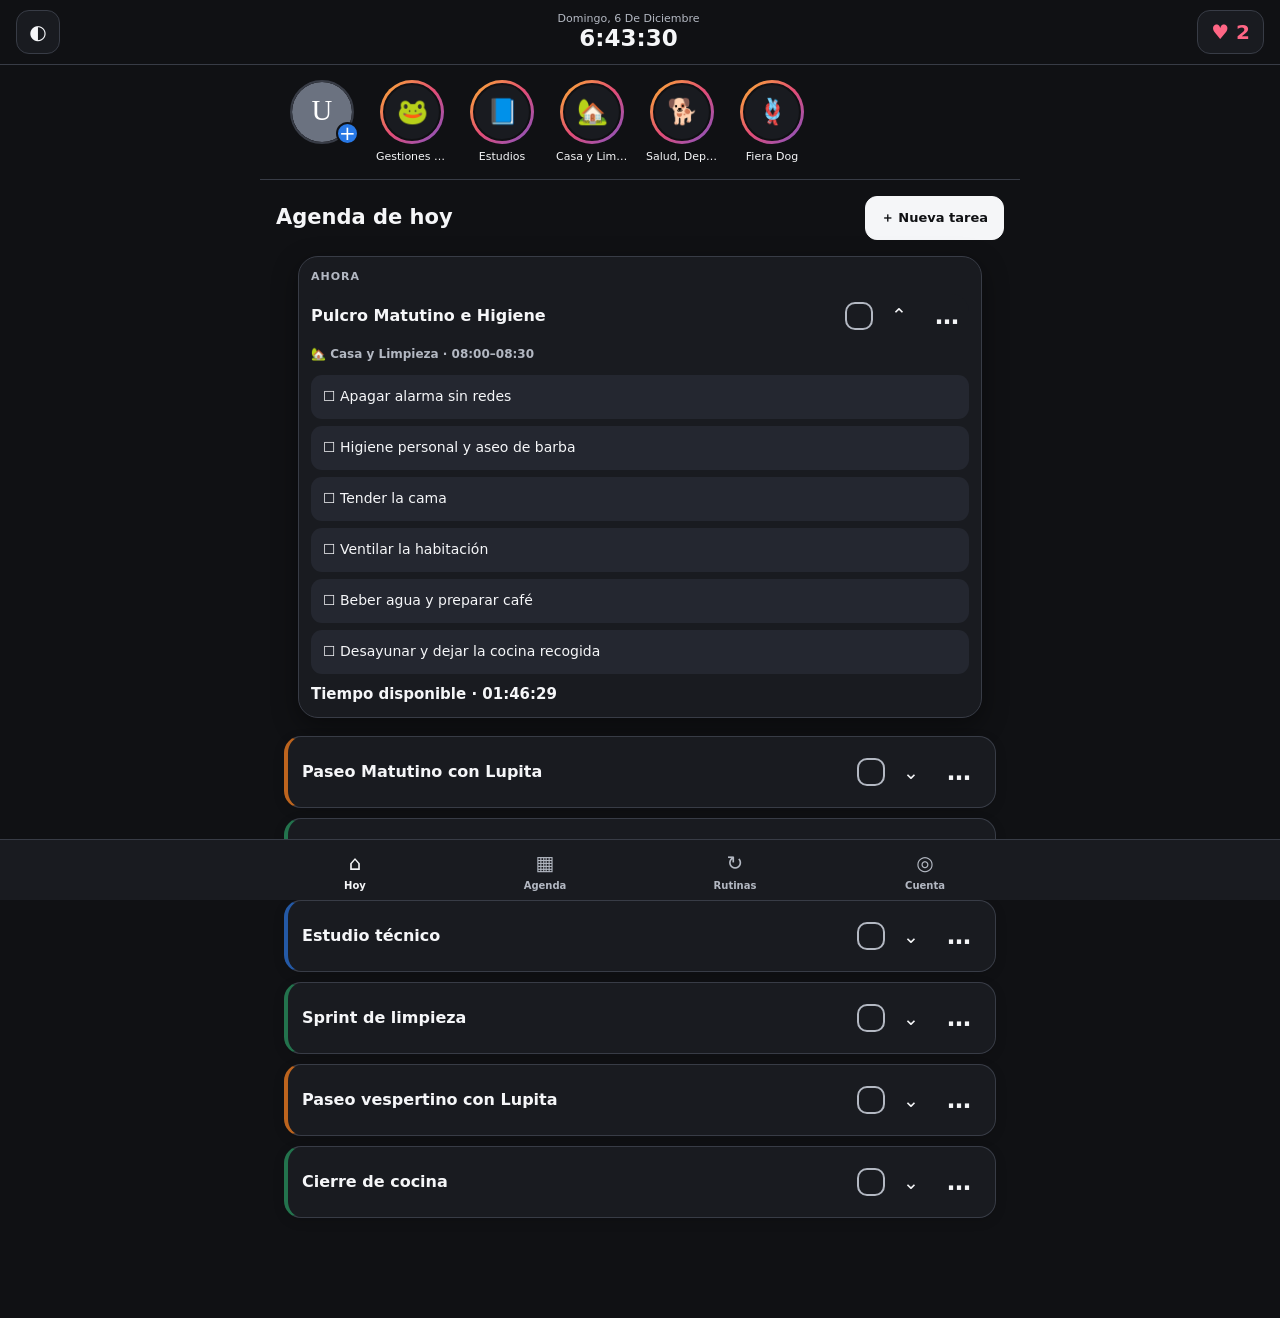
==== commit a77db232: "Document Supabase setup in account screen and improve PWA metadata" ====
--- a/index.html
+++ b/index.html
@@ -1,12 +1,12 @@
 <!doctype html>
-<html lang="es"><head><meta charset="utf-8"><meta name="viewport" content="width=device-width,initial-scale=1,viewport-fit=cover"><meta name="theme-color" content="#101114"><meta name="description" content="Agenda diaria y rutinas offline-first"><title>Enfoque Diario</title><link rel="manifest" href="./manifest.json"><link rel="stylesheet" href="./styles.css"></head>
+<html lang="es"><head><meta charset="utf-8"><meta name="viewport" content="width=device-width,initial-scale=1,viewport-fit=cover"><meta name="theme-color" content="#101114"><meta name="description" content="Agenda diaria, tareas prioritarias y rutinas semanales. Funciona sin conexión."><meta name="apple-mobile-web-app-capable" content="yes"><meta name="apple-mobile-web-app-status-bar-style" content="black-translucent"><link rel="icon" href="./icon.svg" type="image/svg+xml"><title>Enfoque Diario</title><link rel="manifest" href="./manifest.json"><link rel="stylesheet" href="./styles.css"></head>
 <body><header class="topbar"><button id="themeToggleBtn" class="iconbtn" aria-label="Cambiar tema">◐</button><div class="brand"><small id="currentDateLabel">HOY</small><strong id="clockLabel">00:00:00</strong></div><button id="heartsBadge" class="heart" aria-label="Corazones">♥ <span id="heartsCount">2</span></button></header>
 <main class="main">
 <section id="view-today" class="view active" aria-label="Agenda de hoy"><div class="stories-wrap"><div class="stories" id="storiesBar" aria-label="Historias"></div></div><div class="section-head"><h1>Agenda de hoy</h1><button id="openNewTaskBtn" class="btn primary">＋ Nueva tarea</button></div><div id="tasksFeed" class="feed"></div></section>
 <section id="view-week" class="view"><div class="page"><h1>Agenda semanal</h1><div id="weekAgenda" class="week-agenda"></div></div></section>
 <section id="view-routines" class="view"><div class="page"><div class="section-head"><h1>Rutinas</h1><button id="addRoutineBtn" class="btn primary">＋ Hábito</button></div><div class="routinebox"><div class="routine-grid"><div class="routine-row"><div class="routine-cell name head">Hábito</div><div class="routine-cell head">L</div><div class="routine-cell head">M</div><div class="routine-cell head">X</div><div class="routine-cell head">J</div><div class="routine-cell head">V</div><div class="routine-cell head">S</div><div class="routine-cell head">D</div></div><div id="routinesBody" style="display:contents"></div></div></div></div></section>
 <section id="view-account" class="view"><div class="page"><h1>Cuenta y ajustes</h1><div class="panel"><div class="profile"><img id="avatarPreview" class="avatar" alt="Foto de perfil"><div><label for="userNameInput">Nombre</label><input id="userNameInput" class="field" maxlength="40" placeholder="Tu nombre"></div></div><label class="btn">Cambiar foto<input id="avatarInput" type="file" accept="image/*" hidden></label><button id="saveProfileBtn" class="btn primary">Guardar perfil</button></div>
-<div class="panel"><h2>Categorías</h2><div id="categorySettings"></div></div><div class="panel"><h2>Datos y sincronización</h2><button id="exportJsonBtn" class="btn">Exportar copia JSON</button><label class="btn">Importar JSON<input id="importJsonInput" type="file" accept=".json,application/json" hidden></label><input id="cloudEmailInput" class="field" type="email" placeholder="Correo para Magic Link"><button id="cloudLoginBtn" class="btn primary">Conectar Supabase</button><p id="cloudStatusText" class="muted">Almacenamiento local activo.</p></div></div></section>
+<div class="panel"><h2>Categorías</h2><div id="categorySettings"></div></div><div class="panel"><h2>Datos y sincronización</h2><button id="exportJsonBtn" class="btn">Exportar copia JSON</button><label class="btn">Importar JSON<input id="importJsonInput" type="file" accept=".json,application/json" hidden></label><input id="cloudEmailInput" class="field" type="email" autocomplete="email" placeholder="Correo para Magic Link"><button id="cloudLoginBtn" class="btn primary">Enviar enlace de acceso</button><button id="cloudLogoutBtn" class="btn" type="button">Cerrar sesión de nube</button><p id="cloudStatusText" class="muted" role="status" aria-live="polite">Almacenamiento local activo. La sincronización requiere configurar la clave pública de Supabase.</p><details><summary>Configurar Supabase</summary><p class="muted">Abre <code>js/supabase-config.js</code> y pega la URL de tu proyecto y la clave pública anon/publishable. Después ejecuta <code>supabase/schema.sql</code> en el SQL Editor de Supabase y añade la URL publicada de esta PWA a Authentication → URL Configuration → Redirect URLs. Nunca uses la clave <code>service_role</code> en el navegador.</p></details></div></div></section>
 </main>
 <nav class="nav" aria-label="Navegación"><div class="navinner"><button class="active" data-view="today">⌂<span>Hoy</span></button><button data-view="week">▦<span>Agenda</span></button><button data-view="routines">↻<span>Rutinas</span></button><button data-view="account">◎<span>Cuenta</span></button></div></nav>
 <dialog id="taskDialog" class="native-dialog"><form id="taskForm" class="dialog-form"><header class="dialoghead"><h2 id="taskDialogTitle">Nueva tarea</h2><button type="button" id="closeTaskDialog" class="iconbtn" aria-label="Cerrar">×</button></header><input type="hidden" id="editingTaskId"><label>Título<input id="taskTitle" class="field" required maxlength="120"></label><label>Categoría<select id="taskCategory" class="field"></select></label><div class="row"><label>Fecha<input id="taskDate" class="field" type="date" required></label><label>Inicio<input id="taskStart" class="field" type="time" required></label><label>Fin<input id="taskEnd" class="field" type="time" required></label></div><details><summary>Subtareas y repetición</summary><div id="subtasksDraftList"></div><div class="row"><input id="newStepInput" class="field" placeholder="Añadir paso"><button type="button" id="addStepBtn" class="btn">＋</button></div><label>Repetición<select id="taskRepeat" class="field"><option value="none">No repetir</option><option value="daily">Diaria</option><option value="weekly">Semanal</option></select></label></details><div class="dialog-actions"><button type="button" id="cancelTaskBtn" class="btn">Cancelar</button><button class="btn primary" type="submit">Guardar tarea</button></div></form></dialog>
--- a/styles.css
+++ b/styles.css
@@ -1,165 +1,3 @@
-:root {
-  color-scheme: dark;
-  --bg: #0e0e11;
-  --surface: #17171c;
-  --surface-hover: #1f1f26;
-  --raised: #24242c;
-  --raised-hover: #2e2e38;
-  --control-bg: #101014;
-  --border-color: rgba(255, 255, 255, 0.09);
-  --border-strong: rgba(255, 255, 255, 0.24);
-  --border-width: 1px;
-  --separator-line: rgba(255, 255, 255, 0.08);
-  --text: #f4f4f6;
-  --muted: #a1a1aa;
-  --success: #22c55e;
-  --warning: #f59e0b;
-  --danger-text: #fca5a5;
-  --danger-bg: rgba(239, 68, 68, 0.16);
-  --heart-color: #fb7185;
-  --focus-ring: #60a5fa;
-  --shadow-card: 0 8px 24px rgba(0, 0, 0, 0.35);
-  --safe: env(safe-area-inset-bottom);
-}
-
-html.light {
-  color-scheme: light;
-  --bg: #f3f4f6;
-  --surface: #ffffff;
-  --surface-hover: #f9fafb;
-  --raised: #eceef2;
-  --raised-hover: #e2e5eb;
-  --control-bg: #ffffff;
-  --border-color: rgba(9, 9, 11, 0.09);
-  --border-strong: rgba(9, 9, 11, 0.24);
-  --separator-line: rgba(9, 9, 11, 0.08);
-  --text: #111827;
-  --muted: #4b5563;
-  --success: #16a34a;
-  --warning: #d97706;
-  --danger-text: #dc2626;
-  --danger-bg: rgba(220, 38, 38, 0.1);
-  --heart-color: #e11d48;
-  --focus-ring: #2563eb;
-  --shadow-card: 0 4px 16px rgba(17, 24, 39, 0.06);
-}
-
-* { box-sizing: border-box; -webkit-tap-highlight-color: transparent; }
-
-body {
-  margin: 0;
-  background: var(--bg);
-  color: var(--text);
-  font-family: system-ui, -apple-system, 'Inter', sans-serif;
-  font-size: 14px;
-  line-height: 1.45;
-  padding-bottom: calc(76px + var(--safe));
-}
-
-button, input, select { font: inherit; }
-button { cursor: pointer; color: inherit; border: none; background: none; display: inline-flex; align-items: center; justify-content: center; gap: 8px; }
-:focus-visible { outline: 2px solid var(--focus-ring); outline-offset: 2px; }
-svg.icon { width: 18px; height: 18px; stroke: currentColor; stroke-width: 2; fill: none; stroke-linecap: round; stroke-linejoin: round; }
-
-.topbar { position: sticky; top: 0; z-index: 20; background: var(--bg); border-bottom: 1px solid var(--separator-line); padding: 12px 16px; }
-.topinner { max-width: 720px; margin: auto; display: flex; align-items: center; justify-content: space-between; }
-.iconbtn { height: 40px; padding: 0 12px; background: var(--surface); border: var(--border-width) solid var(--border-color); border-radius: 12px; font-weight: 600; }
-.iconbtn.only-icon { width: 40px; padding: 0; }
-.brand { text-align: center; display: flex; flex-direction: column; }
-.brand small { color: var(--muted); font-size: 10px; font-weight: 700; letter-spacing: 0.8px; text-transform: uppercase; }
-.brand strong { font-size: 18px; font-weight: 800; }
-.heart { border: var(--border-width) solid var(--border-color); background: var(--surface); padding: 8px 12px; border-radius: 12px; font-weight: 700; color: var(--heart-color); }
-
-.main { max-width: 720px; margin: auto; }
-.view { display: none; }
-.view.active { display: block; }
-
-.stories-wrap { padding: 16px 0 8px; }
-.stories { display: flex; gap: 12px; overflow-x: auto; padding: 0 16px; scrollbar-width: none; }
-.stories::-webkit-scrollbar { display: none; }
-.story { flex: 0 0 72px; display: flex; flex-direction: column; align-items: center; gap: 6px; }
-.story-ring { width: 64px; height: 64px; border-radius: 50%; padding: 2.5px; background: linear-gradient(135deg, #f59e0b, #ec4899, #8b5cf6); display: grid; place-items: center; }
-.story-ring.done { background: var(--border-strong); opacity: 0.6; }
-.story-inner { width: 100%; height: 100%; border-radius: 50%; background: var(--surface); border: 2px solid var(--bg); display: grid; place-items: center; font-size: 22px; }
-.story-label { width: 100%; font-size: 12px; font-weight: 700; white-space: nowrap; overflow: hidden; text-overflow: ellipsis; text-align: center; }
-
-.section-head { display: flex; align-items: center; justify-content: space-between; padding: 16px 16px 12px; }
-.eyebrow { font-size: 11.5px; color: var(--muted); letter-spacing: 0.8px; font-weight: 800; text-transform: uppercase; }
-.feed { padding: 0 16px 24px; display: grid; gap: 16px; }
-
-.task { border-radius: 18px; overflow: hidden; border: var(--border-width) solid var(--border-color); background: var(--surface); box-shadow: var(--shadow-card); }
-.task.completed { opacity: 0.55; }
-.task.completed .ig-title { text-decoration: line-through; }
-.ig-header { display: flex; align-items: center; justify-content: space-between; padding: 12px 16px; border-bottom: 1px solid var(--separator-line); }
-.ig-cat { display: flex; align-items: center; gap: 10px; font-weight: 700; font-size: 13px; }
-.ig-body { padding: 20px 16px; color: #ffffff; background-image: linear-gradient(to bottom, rgba(0,0,0,0.08), rgba(0,0,0,0.24)); display: flex; justify-content: space-between; align-items: flex-start; gap: 12px; }
-.ig-title { font-size: 20px; font-weight: 900; margin: 0 0 6px; text-shadow: 0 1px 3px rgba(0,0,0,0.3); }
-.ig-time-meta { font-size: 12.5px; font-weight: 700; opacity: 0.95; }
-
-.check { width: 36px; height: 36px; border: 2px solid rgba(255,255,255,0.7); border-radius: 10px; background: rgba(0,0,0,0.25); color: transparent; flex-shrink: 0; font-weight: 900; font-size: 16px; }
-.check.done { background: var(--success); border-color: var(--success); color: #ffffff; }
-
-.task-details-wrap { padding: 12px 16px; border-top: 1px solid var(--separator-line); }
-.steps { display: grid; gap: 8px; }
-.step { display: flex; align-items: center; justify-content: space-between; gap: 10px; padding: 10px 12px; border-radius: 12px; background: var(--raised); width: 100%; text-align: left; }
-.step.done { color: var(--muted); text-decoration: line-through; }
-
-.ig-actions { display: flex; justify-content: flex-end; gap: 8px; padding: 10px 16px; border-top: 1px solid var(--separator-line); }
-.icon-action-btn { width: 40px; height: 40px; border-radius: 10px; background: var(--raised); border: var(--border-width) solid var(--border-color); }
-.icon-action-btn.danger { color: var(--danger-text); background: var(--danger-bg); }
-
-.page { padding: 20px 16px 30px; display: grid; gap: 16px; }
-.page-title { font-size: 24px; font-weight: 900; margin: 0; }
-.page-sub { color: var(--muted); font-size: 13px; margin: 4px 0 0; }
-.routinebox { border: var(--border-width) solid var(--border-color); border-radius: 18px; overflow: hidden; background: var(--surface); }
-.routine-grid { display: grid; grid-template-columns: minmax(0, 1fr) repeat(7, 32px); align-items: center; }
-.routine-row { display: contents; }
-.routine-cell { min-height: 46px; padding: 6px 2px; border-bottom: 1px solid var(--separator-line); display: grid; place-items: center; font-size: 11px; }
-.routine-cell.name { display: flex; align-items: center; justify-content: space-between; padding: 6px 8px 6px 14px; font-size: 13.5px; font-weight: 700; gap: 6px; }
-.routine-cell.head { background: var(--raised); color: var(--muted); font-weight: 900; min-height: 36px; }
-.routine-del { color: var(--muted); width: 28px; height: 28px; border-radius: 8px; flex-shrink: 0; }
-.routine-del:hover { color: var(--danger-text); background: var(--danger-bg); }
-
-.routine-dot { position: relative; width: 22px; height: 22px; border-radius: 7px; border: 1.5px solid var(--border-strong); background: var(--control-bg); font-weight: 800; color: transparent; }
-.routine-dot::after { content: ""; position: absolute; top: 50%; left: 50%; width: 44px; height: 44px; transform: translate(-50%, -50%); }
-.routine-dot.on { background: var(--success); border-color: var(--success); color: #ffffff; }
-
-.panel { border: var(--border-width) solid var(--border-color); background: var(--surface); border-radius: 18px; padding: 18px; display: grid; gap: 12px; }
-.row { display: flex; align-items: center; gap: 10px; }
-.field { width: 100%; background: var(--raised); border: var(--border-width) solid var(--border-color); border-radius: 12px; padding: 11px 14px; color: var(--text); }
-.btn { border: var(--border-width) solid var(--border-color); background: var(--raised); border-radius: 12px; padding: 11px 16px; font-weight: 700; font-size: 13px; }
-.btn.primary { background: var(--text); color: var(--bg); border-color: var(--text); }
-.profile { display: flex; align-items: center; gap: 14px; }
-.avatar { width: 56px; height: 56px; border-radius: 50%; background: linear-gradient(135deg, #ec4899, #8b5cf6); display: grid; place-items: center; font-size: 20px; font-weight: 900; color: #fff; flex-shrink: 0; }
-
-dialog.native-dialog { width: min(94vw, 480px); border: var(--border-width) solid var(--border-color); border-radius: 20px; background: var(--surface); color: var(--text); padding: 22px; box-shadow: 0 24px 48px rgba(0,0,0,0.6); }
-dialog.native-dialog::backdrop, dialog.story-dialog::backdrop { background: rgba(0, 0, 0, 0.85); backdrop-filter: blur(8px); }
-.dialog-form { display: grid; gap: 14px; }
-.dialoghead { display: flex; justify-content: space-between; align-items: center; }
-.dialoghead h2 { margin: 0; font-size: 18px; font-weight: 900; }
-.form-group { display: grid; gap: 6px; }
-.toggle-chip { display: flex; align-items: center; gap: 10px; padding: 12px; background: var(--raised); border-radius: 12px; font-weight: 600; cursor: pointer; }
-.progressive-box { background: var(--raised); border-radius: 14px; padding: 12px; }
-.progressive-trigger { font-weight: 700; font-size: 13px; color: var(--muted); cursor: pointer; }
-.progressive-content { display: grid; gap: 12px; margin-top: 12px; padding-top: 12px; border-top: 1px solid var(--separator-line); }
-.dialog-actions { display: flex; justify-content: flex-end; gap: 10px; margin-top: 6px; }
-
-dialog.story-dialog { width: min(94vw, 420px); height: 75dvh; border: none; border-radius: 24px; padding: 0; overflow: hidden; color: #ffffff; }
-.story-shell { height: 100%; padding: 20px; display: flex; flex-direction: column; justify-content: space-between; background: #2563eb; background-image: linear-gradient(to bottom, rgba(0,0,0,0.2), rgba(0,0,0,0.55)); }
-.story-bar { height: 4px; background: rgba(255,255,255,0.3); border-radius: 4px; overflow: hidden; margin-bottom: 12px; }
-.story-bar-fill { height: 100%; width: 100%; background: #ffffff; }
-.story-head { display: flex; justify-content: space-between; align-items: center; }
-.story-head .iconbtn { background: rgba(0,0,0,0.3); border: none; color: #fff; }
-.story-center { text-align: center; padding: 20px 0; }
-.story-title { font-size: 26px; font-weight: 900; margin: 0 0 8px; }
-.story-meta { font-size: 14px; opacity: 0.9; font-weight: 700; }
-
-.nav { position: fixed; bottom: 0; left: 0; right: 0; z-index: 30; background: var(--surface); border-top: 1px solid var(--separator-line); padding-bottom: var(--safe); }
-.navinner { height: 60px; max-width: 720px; margin: auto; display: grid; grid-template-columns: repeat(4, 1fr); }
-.nav button { color: var(--muted); font-size: 11px; font-weight: 600; flex-direction: column; gap: 4px; }
-.nav button.active { color: var(--text); font-weight: 800; }
-
-.toast { position: fixed; z-index: 100; bottom: 76px; left: 50%; transform: translateX(-50%); background: var(--text); color: var(--bg); padding: 12px 18px; border-radius: 14px; font-weight: 700; display: flex; align-items: center; gap: 12px; box-shadow: 0 10px 30px rgba(0,0,0,0.4); }
-.toast button { color: var(--warning); font-weight: 900; text-transform: uppercase; font-size: 12px; }
-.empty { padding: 36px 16px; text-align: center; color: var(--muted); background: var(--surface); border-radius: 18px; border: var(--border-width) solid var(--border-color); }
-.hidden { display: none !important; }+:root{color-scheme:dark;--bg:#101114;--surface:#191b20;--raised:#242730;--text:#f5f6f8;--muted:#b3b8c2;--line:#383c46;--focus:#9bc5ff;--shadow:0 8px 26px #0006;--safe:env(safe-area-inset-bottom)}
+html.light{color-scheme:light;--bg:#f3f5f8;--surface:#fff;--raised:#e9edf3;--text:#171a21;--muted:#515b6b;--line:#c9d0da;--focus:#164eaa;--shadow:0 6px 20px #1b26351a}
+*{box-sizing:border-box;-webkit-tap-highlight-color:transparent}body{margin:0;background:var(--bg);color:var(--text);font:15px/1.5 system-ui,-apple-system,sans-serif;padding-bottom:calc(76px + var(--safe))}button,input,select{font:inherit;color:inherit}button{cursor:pointer}button:focus-visible,input:focus-visible,select:focus-visible,summary:focus-visible{outline:3px solid var(--focus);outline-offset:3px}button:disabled{opacity:.5;cursor:default}.topbar{position:sticky;top:0;z-index:20;background:var(--bg);border-bottom:1px solid var(--line);padding:10px 16px;display:flex;align-items:center;justify-content:space-between}.brand{text-align:center;display:grid;line-height:1.2}.brand small{font-size:11px;color:var(--muted);text-transform:capitalize}.brand strong{font-size:23px;font-weight:850;font-variant-numeric:tabular-nums}.iconbtn,.heart{min-width:44px;min-height:44px;border:1px solid var(--line);border-radius:13px;background:var(--surface);font-size:20px}.heart{color:#ff6685;padding:0 13px;font-weight:800}.main{max-width:760px;margin:auto}.view{display:none}.view.active{display:block}.stories-wrap{padding:14px 0 12px;border-bottom:1px solid var(--line)}.stories{display:flex;gap:14px;overflow-x:auto;padding:0 16px;scrollbar-width:none}.stories::-webkit-scrollbar{display:none}.story{border:0;background:none;display:grid;justify-items:center;gap:5px;flex:0 0 72px;min-height:88px}.story-ring{width:64px;height:64px;border-radius:50%;padding:3px;background:linear-gradient(135deg,#ffb52e,#e34d76,#8054c7);display:grid;place-items:center}.story-ring>span{width:100%;height:100%;border-radius:50%;display:grid;place-items:center;background:var(--surface);border:2px solid var(--bg);font-size:25px}.story-label{font-size:11px;max-width:72px;white-space:nowrap;overflow:hidden;text-overflow:ellipsis}.add-story{position:relative}.add-story img{width:64px;height:64px;border-radius:50%;object-fit:cover;border:2px solid var(--line)}.add-story>span{position:absolute;right:1px;top:43px;width:23px;height:23px;border-radius:50%;background:#2878e5;color:white;border:2px solid var(--bg);font-size:20px;line-height:18px}.section-head{padding:16px;display:flex;align-items:center;justify-content:space-between;gap:12px}.section-head h1,.page h1{font-size:21px;margin:0;font-weight:850}.btn{min-height:44px;padding:10px 15px;border:1px solid var(--line);border-radius:12px;background:var(--raised);font-weight:750;font-size:13px}.btn.primary{background:var(--text);color:var(--bg);border-color:var(--text)}.feed{padding:0 14px 24px;display:grid;gap:10px}.current-task{padding:12px;margin:0 14px 8px;border:1px solid var(--line);border-radius:20px;background:var(--surface);box-shadow:var(--shadow)}.current-task .task{border:0;box-shadow:none;padding:0}.eyebrow{font-size:11px;letter-spacing:1px;color:var(--muted);font-weight:850;margin:0 0 8px}.task{--cat:#53657a;border:1px solid var(--line);border-left:4px solid var(--cat);border-radius:17px;background:var(--surface);padding:13px 14px;box-shadow:0 3px 12px #0002;min-width:0}.task.completed{background:var(--raised);border-left-color:#777d87;box-shadow:none;color:var(--muted)}.task.completed .task-head h2{text-decoration:line-through}.task-head{display:flex;align-items:center;justify-content:space-between;gap:10px}.task-head h2{font-size:16px;line-height:1.35;margin:0;font-weight:800;overflow-wrap:anywhere}.task-controls{display:flex;align-items:center;gap:4px;flex-shrink:0}.icon-action{position:relative;min-width:44px;min-height:44px;border:0;border-radius:11px;background:transparent;font-size:19px}.icon-action:active{background:var(--raised)}.check{border:2px solid var(--muted);border-radius:10px;width:28px;height:28px;min-width:28px;min-height:28px;font-size:16px}.check.done{background:#16834b;border-color:#16834b;color:#fff}.task-menu{position:relative}.task-menu summary{list-style:none;display:grid;place-items:center;width:44px;height:44px;font-size:24px;cursor:pointer}.task-menu summary::-webkit-details-marker{display:none}.menu-options{position:absolute;right:0;top:42px;z-index:5;min-width:175px;padding:6px;background:var(--raised);border:1px solid var(--line);border-radius:12px;box-shadow:var(--shadow);display:grid}.menu-options button{text-align:left;justify-content:flex-start;min-height:42px;padding:8px;border:0;background:none;border-radius:8px}.task-meta{color:var(--muted);font-size:12px;font-weight:700;margin-top:7px}.task-steps{display:grid;gap:7px;margin-top:12px}.step{width:100%;min-height:44px;text-align:left;justify-content:flex-start;padding:10px 12px;border:0;border-radius:11px;background:var(--raised);font-size:14px}.step.done{color:var(--muted);text-decoration:line-through}.task-foot{font-size:12px;color:var(--muted);padding-top:8px}.countdown{font-size:15px;font-weight:800;font-variant-numeric:tabular-nums;margin-top:9px;color:var(--cat,var(--text))}.target-highlight{outline:3px solid var(--focus);outline-offset:3px}.page{padding:20px 14px;display:grid;gap:16px}.week-agenda{display:grid;gap:18px}.day-group{display:grid;gap:9px}.day-group h2{font-size:15px;text-transform:capitalize;margin:0;padding:9px 3px;border-bottom:1px solid var(--line)}.muted{color:var(--muted);font-size:13px}.routinebox{border:1px solid var(--line);border-radius:16px;overflow:hidden;background:var(--surface)}.routine-grid{display:grid;grid-template-columns:minmax(0,1fr) repeat(7,minmax(30px,38px));align-items:center}.routine-row{display:contents}.routine-cell{min-height:48px;display:grid;place-items:center;border-bottom:1px solid var(--line);font-size:12px}.routine-cell.name{display:flex;justify-content:flex-start;padding:8px 10px;font-size:13px;font-weight:700;overflow-wrap:anywhere}.routine-cell.head{background:var(--raised);font-weight:850;color:var(--muted);min-height:38px}.routine-dot{position:relative;width:23px;height:23px;border:1.5px solid var(--muted);border-radius:7px;background:transparent;color:transparent}.routine-dot:after{content:"";position:absolute;width:44px;height:44px;inset:50% auto auto 50%;transform:translate(-50%,-50%)}.routine-dot.on{background:#16834b;border-color:#16834b;color:white}.panel{background:var(--surface);border:1px solid var(--line);border-radius:16px;padding:15px;display:grid;gap:12px}.panel h2{font-size:16px;margin:0}.profile{display:flex;gap:14px;align-items:center}.avatar{width:68px;height:68px;border-radius:50%;object-fit:cover;background:var(--raised)}.field{width:100%;min-width:0;min-height:44px;background:var(--raised);border:1px solid var(--line);border-radius:11px;padding:10px 12px;color:var(--text)}label{display:grid;gap:5px;font-size:13px;font-weight:700}.category-edit{display:grid;grid-template-columns:48px minmax(0,1fr) 46px 72px;gap:6px;align-items:center;margin:8px 0}.category-edit input[type=color]{width:44px;height:44px;border:1px solid var(--line);border-radius:9px;background:var(--raised);padding:3px}.category-edit .btn{padding:7px;font-size:12px}.row{display:grid;grid-template-columns:repeat(3,minmax(0,1fr));gap:8px}.dialog-form{display:grid;gap:13px}.native-dialog{width:min(94vw,520px);max-height:90dvh;overflow:auto;background:var(--surface);color:var(--text);border:1px solid var(--line);border-radius:20px;padding:19px;box-shadow:var(--shadow)}dialog::backdrop{background:#000b;backdrop-filter:blur(5px)}.dialoghead{display:flex;align-items:center;justify-content:space-between}.dialoghead h2{font-size:20px;margin:0}.dialog-actions{display:flex;justify-content:flex-end;gap:8px}details>summary{cursor:pointer;font-weight:750;padding:10px 0}.story-dialog{padding:0;border:0;width:100vw;height:100dvh;max-width:none;max-height:none;margin:0;border-radius:0;background:transparent;color:white;overflow:hidden}.story-dialog::backdrop{background:#000}.story-shell{height:100%;width:100%;padding:calc(12px + env(safe-area-inset-top)) 16px calc(18px + var(--safe));display:flex;flex-direction:column;background:#53657a;position:relative}.story-progress{display:flex;gap:4px;height:3px;width:100%;margin-bottom:14px}.story-track{height:3px;flex:1;background:#ffffff65;border-radius:4px;overflow:hidden}.story-track i{display:block;height:100%;width:0;background:white}.story-head{display:flex;justify-content:space-between;align-items:center;min-height:44px;text-shadow:0 1px 3px #0008}.story-head .iconbtn{background:#0004;color:white;border-color:#ffffff55}.story-stage{flex:1;display:flex;flex-direction:column;justify-content:center;align-items:center;text-align:center;padding:20px;text-shadow:0 2px 8px #0006}.story-stage h2{font-size:clamp(28px,7vw,42px);line-height:1.12;margin:0 0 12px}.story-stage p{font-size:16px}.story-cta{background:#fff;color:#171717;border:0;width:100%;min-height:50px}.nav{position:fixed;bottom:0;left:0;right:0;z-index:25;background:var(--surface);border-top:1px solid var(--line);padding-bottom:var(--safe)}.navinner{max-width:760px;height:60px;margin:auto;display:grid;grid-template-columns:repeat(4,1fr)}.nav button{border:0;background:none;color:var(--muted);font-size:20px;display:flex;flex-direction:column;align-items:center;justify-content:center;gap:0}.nav button span{font-size:10px;font-weight:700}.nav button.active{color:var(--text)}.toast{position:fixed;z-index:80;bottom:calc(76px + var(--safe));left:50%;transform:translateX(-50%);max-width:calc(100vw - 24px);background:var(--text);color:var(--bg);padding:11px 14px;border-radius:12px;display:flex;gap:12px;align-items:center;box-shadow:var(--shadow);font-weight:700}.toast button{color:#c07800;font-weight:850;border:0;background:none}.empty{text-align:center;padding:35px 15px;color:var(--muted)}.hidden{display:none!important}@media(min-width:700px){.feed,.week-agenda{padding-left:24px;padding-right:24px}.stories{padding-left:24px}.story-shell{max-width:540px;margin:auto}.story-dialog{background:#000}.story-dialog::backdrop{background:#000e}.story-shell{box-shadow:0 0 40px #0008}}@media(max-width:390px){.routine-grid{grid-template-columns:minmax(0,1fr) repeat(7,30px)}.category-edit{grid-template-columns:42px minmax(0,1fr) 40px 64px}.category-edit .field{padding:7px;font-size:12px}.row{grid-template-columns:1fr 1fr}.row label:first-child{grid-column:1/-1}}
